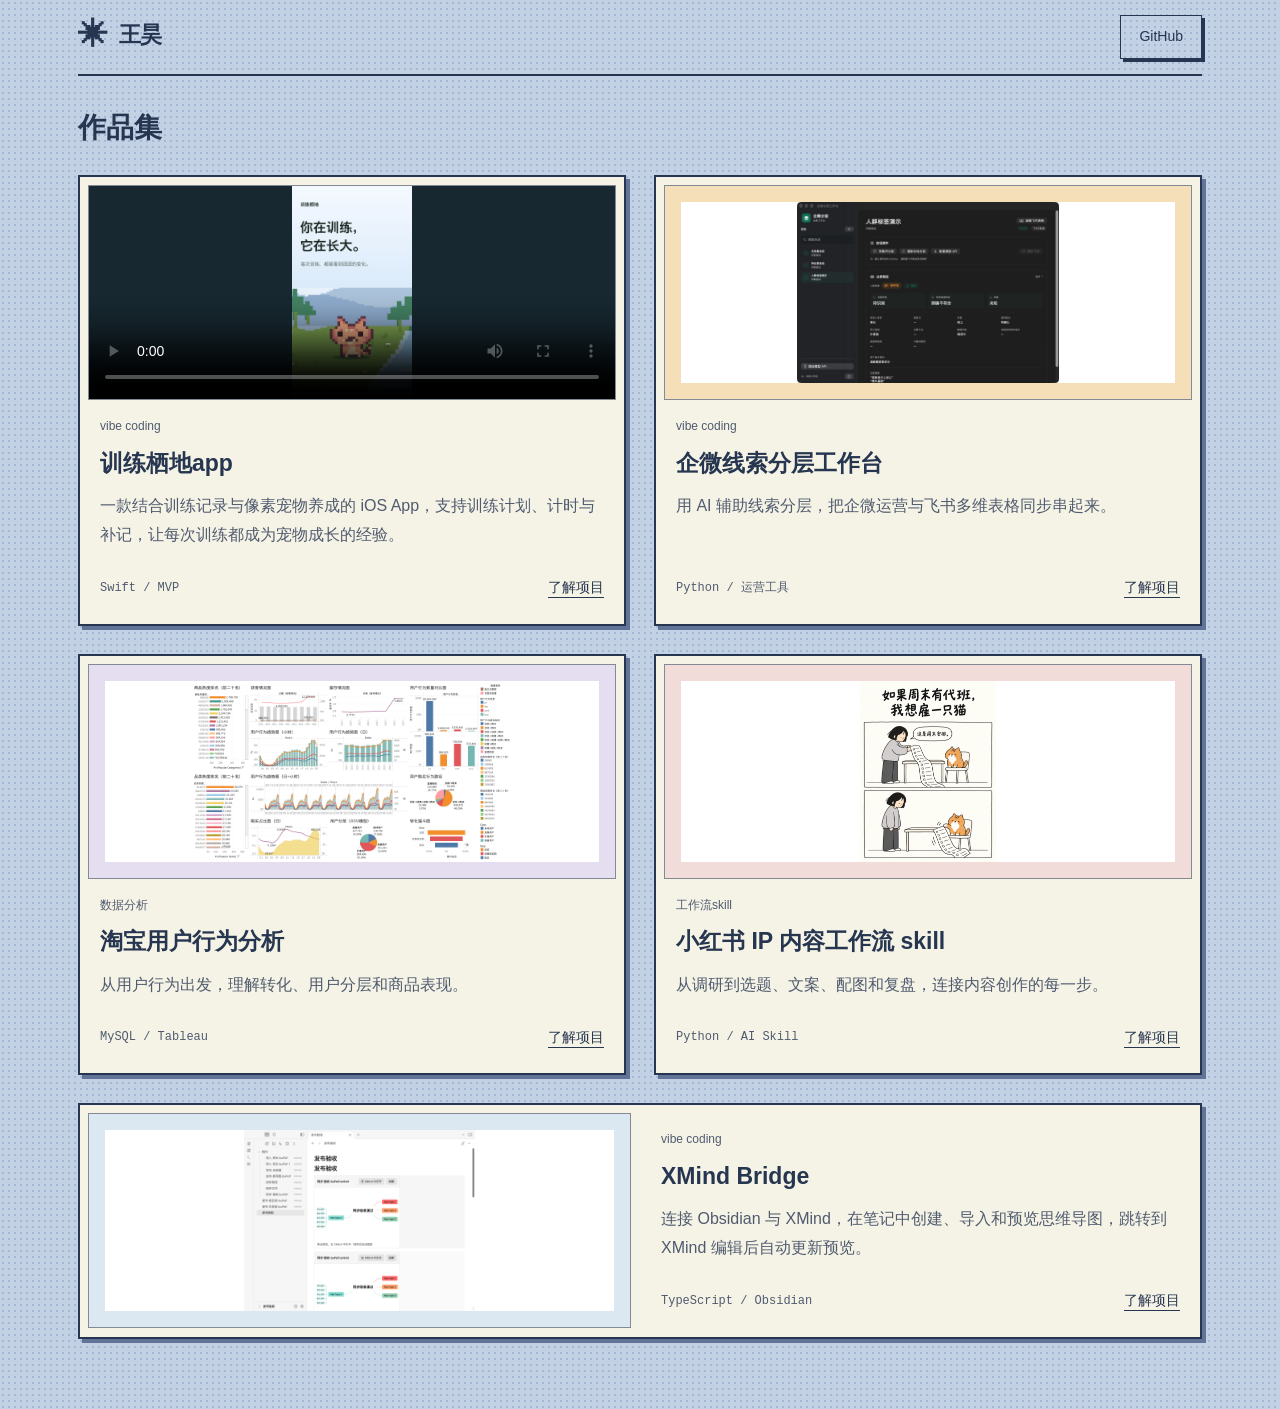
==== site/index.html @ 058ba661 "Label training app technology as Swift" ====
<!doctype html>
<!--
  用户选定 B 复古桌面，后续精简为直接浏览作品集。
  近距离电脑及手机阅读，正文至少 16px。五项作品为内容核心。
  私有项目采用用户已展示的仓库简介。
-->
<html lang="zh-CN">
<head>
  <meta charset="utf-8">
  <meta name="viewport" content="width=device-width, initial-scale=1">
  <meta name="description" content="王昊的个人作品集，记录产品、数据与 AI 领域的项目和创作。">
  <meta name="theme-color" content="#c3d1e5">
  <title>王昊 的个人作品集</title>
  <style>:root {
  --desktop: #c3d1e5;
  --dot: #a5b8d3;
  --paper: #f5f3e5;
  --ink: #263550;
  --muted: #505b70;
  --line: #8797b0;
  --shadow: #617396;
  --reading-size: 16px;
}
* { box-sizing: border-box; }
html { scroll-behavior: smooth; scroll-padding-top: 24px; }
body {
  margin: 0;
  color: var(--ink);
  background-color: var(--desktop);
  background-image: radial-gradient(var(--dot) 1px, transparent 1px);
  background-size: 6px 6px;
  font: var(--reading-size)/1.8 'PingFang SC', 'Microsoft YaHei', sans-serif;
}
body:has(dialog[open]) { overflow: hidden; }
a { color: inherit; text-decoration: none; }
button, select, input { font: inherit; color: inherit; }
button, a, select { -webkit-tap-highlight-color: transparent; touch-action: manipulation; }
button { cursor: pointer; border-radius: 0; }
button:disabled { cursor: default; }
a:focus-visible, button:focus-visible, select:focus-visible, input:focus-visible { outline: 3px solid #9d3527; outline-offset: 5px; }
a:hover { text-underline-offset: 5px; }
[hidden] { display: none !important; }
h1, h2, h3, p, figure { margin: 0; }
h1 { font-size: 28px; line-height: 1.4; }
h2 { font-size: 28px; line-height: 1.4; }
h3 { font-size: 23px; line-height: 1.45; }
.desktop { max-width: 1200px; margin: auto; padding: 0 38px; }
.topbar { min-height: 76px; display: flex; justify-content: space-between; align-items: center; gap: 20px; border-bottom: 2px solid var(--ink); }
.brand { display: flex; align-items: center; gap: 12px; font: 700 22px/1.4 'Courier New', monospace; letter-spacing: -1px; }
.pixel-mark { font-size: 30px; }
nav { display: flex; align-items: center; gap: 30px; font-size: 14px; }
nav a { display: inline-flex; align-items: center; min-height: 44px; }
nav a:hover { text-decoration: underline; }
.github { border: 1px solid var(--ink); padding: 4px 18px; box-shadow: 3px 3px 0 var(--ink); }
.titlebar { min-height: 34px; padding: 3px 12px; display: flex; justify-content: space-between; align-items: center; gap: 15px; background: var(--ink); color: #fff; font: 14px/1.8 'Courier New', monospace; }
.button { display: inline-flex; justify-content: center; align-items: center; min-height: 48px; width: fit-content; padding: 8px 20px; border: 2px solid var(--ink); background: var(--ink); color: #fff; box-shadow: 3px 3px 0 #a5b7e5; font-size: 16px; font-weight: 600; }
.button:hover { transform: translate(-1px, -1px); box-shadow: 4px 4px 0 #a5b7e5; }
canvas { display: block; image-rendering: pixelated; }
.section-head { padding: 32px 0 28px; }
.projects { display: grid; grid-template-columns: repeat(2, minmax(0, 1fr)); gap: 28px; padding-bottom: 70px; }
.project { min-width: 0; padding: 8px; background: var(--paper); border: 2px solid var(--ink); box-shadow: 4px 4px 0 var(--shadow); display: flex; flex-direction: column; }
.project-image { position: relative; width: 100%; height: 215px; display: block; padding: 16px; border: 1px solid #828a96; background: var(--tone, #dce8f1); overflow: hidden; }
.project-image:hover canvas { transform: translateY(-3px); }
.project-image canvas, .project-image img { width: 100%; height: 100%; object-fit: contain; }
.project-image img { background: #fff; }
.video-preview { padding: 0; background: #172831; }
.project-image video, .detail-image video { display: block; width: 100%; height: 100%; object-fit: contain; background: #172831; }
.concept { position: absolute; left: 10px; bottom: 10px; padding: 0 7px; font-size: 12px; color: #303c36; background: #fffffff0; }
.project-copy { flex: 1; display: flex; flex-direction: column; padding: 16px 12px 6px; }
.meta { display: flex; flex-wrap: wrap; gap: 12px; font-size: 12px; color: var(--muted); margin-bottom: 9px; }
.summary { color: var(--muted); margin: 12px 0 16px; }
.project-foot { display: flex; align-items: center; justify-content: space-between; gap: 15px; margin-top: auto; flex-wrap: wrap; }
.technology { color: var(--muted); font: 12px/1.7 'Courier New', monospace; }
.text-link { display: inline-flex; align-items: center; min-height: 44px; font-size: 14px; text-decoration: underline; text-underline-offset: 5px; }
.project:last-child:nth-child(odd) { grid-column: 1 / -1; display: grid; grid-template-columns: 1fr 1fr; gap: 18px; }
dialog { padding: 0; border: 2px solid var(--ink); background: var(--paper); color: var(--ink); box-shadow: 7px 7px 0 var(--shadow); width: min(720px, calc(100% - 40px)); max-height: calc(100dvh - 48px); overflow: auto; }
dialog::backdrop { background: #18243899; }
dialog .titlebar { position: sticky; top: 0; z-index: 2; }
.close { width: 44px; height: 44px; padding: 0; border: 0; color: #fff; background: transparent; font-size: 26px; line-height: 1; }
.close:hover { background: #ffffff22; }
.dialog-content { padding: 26px; }
.dialog-meta { font-size: 13px; color: var(--muted); margin-bottom: 12px; }
.dialog-content h2 { margin-bottom: 22px; }
.detail-image { height: 220px; background: #e2e8ec; padding: 16px; margin-bottom: 24px; }
.detail-image canvas, .detail-image img { width: 100%; height: 100%; object-fit: contain; }
.detail-image.has-cover { height: 320px; margin-bottom: 4px; background: #fff; }
.original-image { margin-bottom: 20px; }
.dialog-body { white-space: pre-line; margin-bottom: 24px; }
.private-note { border: 1px solid var(--line); padding: 14px; font-size: 14px; }
.skip-link { position: fixed; left: 16px; top: -100px; z-index: 10; background: var(--paper); padding: 12px; border: 2px solid var(--ink); }
.skip-link:focus { top: 12px; }
.noscript-note { padding-bottom: 30px; }
@media (max-width: 1100px) {
  .desktop { padding: 0 28px; }
}
@media (max-width: 760px) {
  .desktop { padding: 0 22px; }
  .topbar { min-height: 90px; gap: 12px; flex-wrap: wrap; padding: 16px 0; }
  .brand { font-size: 20px; gap: 8px; }
  .pixel-mark { font-size: 24px; }
  nav { gap: 15px; font-size: 13px; }
  .github { padding: 3px 9px; box-shadow: none; }
  .titlebar { font-size: 12px; padding: 5px 10px; }
  h2 { font-size: 27px; }
  h3 { font-size: 23px; }
  .section-head { display: block; padding: 20px 0 25px; }
  .projects { grid-template-columns: 1fr; padding-bottom: 50px; }
  .project:last-child:nth-child(odd) { display: flex; grid-column: auto; gap: 0; }
  .project-image { height: 225px; }
  .project-copy { padding: 16px 12px 8px; }
  .dialog-content { padding: 22px; }
  .detail-image { height: 180px; }
  .detail-image.has-cover { height: 210px; }
}
@media (prefers-reduced-motion: reduce) {
  html { scroll-behavior: auto; }
  *, *::before, *::after { animation: none !important; transition: none !important; }
}
</style>
</head>
<body>
  <a class="skip-link" href="#works">跳到作品集</a>
  <div class="desktop">
    <header class="topbar">
      <a class="brand" href="#top"><span class="pixel-mark" aria-hidden="true">✳</span>王昊</a>
      <nav aria-label="主导航">
        <a class="github" href="https://github.com/WonderHow1" target="_blank" rel="noopener noreferrer">GitHub</a>
      </nav>
    </header>
    <main id="top">
      <section id="works" aria-labelledby="works-title">
        <div class="section-head">
          <h1 id="works-title">作品集</h1>
        </div>
        <div class="projects">
          <article class="project" style="--tone:#e8edbc">
            <div class="project-image video-preview"><video controls playsinline preload="metadata" poster="media/training-habitat-cover.jpg" src="media/training-habitat-intro.mp4" aria-label="训练栖地app产品介绍视频">你的浏览器无法播放此视频。<a href="media/training-habitat-intro.mp4">打开视频</a></video></div>
            <div class="project-copy">
              <p class="meta"><span>vibe coding</span></p>
              <h3>训练栖地app</h3>
              <p class="summary">一款结合训练记录与像素宠物养成的 iOS App，支持训练计划、计时与补记，让每次训练都成为宠物成长的经验。</p>
              <div class="project-foot"><span class="technology">Swift / MVP</span><a class="text-link" href="#project-training">了解项目</a></div>
            </div>
          </article>

          <article class="project" style="--tone:#f4dfb8">
            <a class="project-image" href="#project-wecom" aria-label="查看企微线索分层工作台"><img src="media/wecom-workbench.png" alt="企微分层工作台，合成测试会话的人群标签与分层预览" loading="lazy" width="480" height="320"></a>
            <div class="project-copy">
              <p class="meta"><span>vibe coding</span></p>
              <h3>企微线索分层工作台</h3>
              <p class="summary">用 AI 辅助线索分层，把企微运营与飞书多维表格同步串起来。</p>
              <div class="project-foot"><span class="technology">Python / 运营工具</span><a class="text-link" href="#project-wecom">了解项目</a></div>
            </div>
          </article>

          <article class="project" style="--tone:#e5ddf0">
            <a class="project-image" href="#project-taobao" aria-label="查看淘宝用户行为分析"><img src="media/taobao-overview.png" alt="淘宝用户行为分析项目截图" loading="lazy" width="480" height="320"></a>
            <div class="project-copy">
              <p class="meta"><span>数据分析</span></p>
              <h3>淘宝用户行为分析</h3>
              <p class="summary">从用户行为出发，理解转化、用户分层和商品表现。</p>
              <div class="project-foot"><span class="technology">MySQL / Tableau</span><a class="text-link" href="#project-taobao">了解项目</a></div>
            </div>
          </article>

          <article class="project" style="--tone:#f2dcd9">
            <a class="project-image" href="#project-content" aria-label="查看小红书 IP 内容工作流 skill"><img src="media/content-workflow-reference.png" alt="内容工作流仓库中的角色漫画参考图" loading="lazy" width="480" height="320"></a>
            <div class="project-copy">
              <p class="meta"><span>工作流skill</span></p>
              <h3>小红书 IP 内容工作流 skill</h3>
              <p class="summary">从调研到选题、文案、配图和复盘，连接内容创作的每一步。</p>
              <div class="project-foot"><span class="technology">Python / AI Skill</span><a class="text-link" href="#project-content">了解项目</a></div>
            </div>
          </article>

          <article class="project" style="--tone:#dce8f1">
            <a class="project-image" href="#project-xmind" aria-label="查看XMind Bridge"><img src="media/xmind-bridge.png" alt="Obsidian 中通过 XMind Bridge 嵌入并同步更新思维导图" loading="lazy" width="480" height="320"></a>
            <div class="project-copy">
              <p class="meta"><span>vibe coding</span></p>
              <h3>XMind Bridge</h3>
              <p class="summary">连接 Obsidian 与 XMind，在笔记中创建、导入和预览思维导图，跳转到 XMind 编辑后自动更新预览。</p>
              <div class="project-foot"><span class="technology">TypeScript / Obsidian</span><a class="text-link" href="#project-xmind">了解项目</a></div>
            </div>
          </article></div>
        <noscript><p class="noscript-note">项目介绍可直接阅读。启用 JavaScript 后可查看完整详情。</p></noscript>
      </section>
    </main>
  </div>
  <dialog id="project-dialog" aria-labelledby="project-title">
    <div class="titlebar"><span>项目详情</span><button class="close" aria-label="关闭项目详情">×</button></div>
    <div class="dialog-content">
      <p class="dialog-meta"></p><h2 id="project-title"></h2>
      <div class="detail-image"></div>
      <a class="original-image text-link" target="_blank" rel="noopener noreferrer" hidden>查看原尺寸图片</a>
      <p class="dialog-body"></p>
      <p class="private-note" hidden>此项目仓库为私有，这里展示项目简介。</p>
      <a class="button repo-link" target="_blank" rel="noopener noreferrer">查看 GitHub 仓库</a>
    </div>
  </dialog>
  <script id="portfolio-data" type="application/json">[{"id":"training","name":"训练栖地app","repo":"training-habitat","kind":"vibe coding","tech":"Swift / MVP","private":false,"summary":"一款结合训练记录与像素宠物养成的 iOS App，支持训练计划、计时与补记，让每次训练都成为宠物成长的经验。","detail":"训练栖地是一款结合训练记录与像素宠物养成的 iOS App。用户可以制定训练计划、计时记录和补记训练，通过累计训练时长获得经验，陪伴宠物逐步成长。项目包含需求设计、交互原型、iOS MVP 与产品介绍视频。","scene":"phone","tone":"#e8edbc","published":true,"cover":"media/training-habitat-cover.jpg","video":"media/training-habitat-intro.mp4","coverAlt":"训练栖地app产品介绍视频封面"},{"id":"wecom","name":"企微线索分层工作台","repo":"wecom-segmentation-workbench","kind":"vibe coding","tech":"Python / 运营工具","private":false,"summary":"用 AI 辅助线索分层，把企微运营与飞书多维表格同步串起来。","detail":"面向高途用户运营的 AI 提效项目，用于企微线索分层和飞书多维表格同步。","scene":"flow","tone":"#f4dfb8","published":true,"cover":"media/wecom-workbench.png","coverAlt":"企微分层工作台，合成测试会话的人群标签与分层预览"},{"id":"taobao","name":"淘宝用户行为分析","repo":"taobao-user-behavior-analysis","kind":"数据分析","tech":"MySQL / Tableau","summary":"从用户行为出发，理解转化、用户分层和商品表现。","detail":"使用 MySQL 与 Tableau 分析约一亿条用户行为记录，围绕转化漏斗、RF 用户分层和商品表现展开。数据来源、口径及完整分析见项目仓库。","scene":"chart","tone":"#e5ddf0","published":true,"cover":"media/taobao-overview.png","private":false},{"id":"content","name":"小红书 IP 内容工作流 skill","repo":"xiaohongshu-ip-content-workflow","kind":"工作流skill","tech":"Python / AI Skill","summary":"从调研到选题、文案、配图和复盘，连接内容创作的每一步。","detail":"基于真实调研的内容创作 Skill，串联选题策划、文案创作、多形式配图与复盘，让账号人设与视觉风格持续统一。","scene":"content","tone":"#f2dcd9","published":true,"cover":"media/content-workflow-reference.png","private":false,"coverAlt":"内容工作流仓库中的角色漫画参考图"},{"id":"xmind","name":"XMind Bridge","repo":"xmind-bridge","kind":"vibe coding","tech":"TypeScript / Obsidian","summary":"连接 Obsidian 与 XMind，在笔记中创建、导入和预览思维导图，跳转到 XMind 编辑后自动更新预览。","detail":"在 Obsidian 中创建、导入和预览本地 XMind 导图，也可以打开到 XMind 编辑。预览使用文件内嵌的 PNG，可离线使用。","scene":"map","tone":"#dce8f1","published":true,"cover":"media/xmind-bridge.png","private":false,"coverAlt":"Obsidian 中通过 XMind Bridge 嵌入并同步更新思维导图"}]</script>
  <script>function rect(ctx,x,y,w,h,c){ctx.fillStyle=c;
ctx.fillRect(x,y,w,h)}
function tree(c,x,y){rect(c,x+5,y+10,3,11,'#745644');
rect(c,x,y+5,14,9,'#58864d');
rect(c,x+3,y,8,18,'#58864d');
rect(c,x+3,y+4,5,7,'#7ba65e')}
function scene(canvas,type){const c=canvas.getContext('2d');
canvas.width=240;
canvas.height=160;
c.imageSmoothingEnabled=false;

// Conceptual product previews, not actual product screenshots.
if(type==='phone'){rect(c,90,8,63,140,'#284435');
rect(c,94,12,55,132,'#fcfcf2');
rect(c,110,16,22,4,'#284435');
rect(c,102,33,35,4,'#3c5d44');
rect(c,102,43,24,3,'#9ea993');
rect(c,101,56,41,34,'#d8e4b5');
for(let i=0;
i<5;
i++)rect(c,106+i*6,79-i*4,4,8+i*4,'#5c7c4e');
rect(c,102,100,36,4,'#7d906b');
rect(c,102,111,26,3,'#b0bba0');
rect(c,102,126,36,8,'#476b4f');
tree(c,47,101);
tree(c,180,112)}
if(type==='map'){rect(c,19,24,202,115,'#f7fafb');
rect(c,19,24,202,12,'#334d67');
rect(c,28,44,32,88,'#e2e8ea');
rect(c,78,79,50,19,'#c0d9bd');
rect(c,151,54,48,16,'#cbdeed');
rect(c,151,105,48,16,'#e4d2e7');
rect(c,127,87,12,2,'#7b93a0');
rect(c,138,62,2,52,'#7b93a0');
rect(c,139,62,12,2,'#7b93a0');
rect(c,139,112,12,2,'#7b93a0');
for(let i=0;
i<6;
i++)rect(c,32,51+i*11,22-(i%2)*7,2,'#8799a5')}
if(type==='flow'){const colors=['#e8bf77','#adc2d0','#b5ca9e'];
for(let i=0;
i<3;
i++){let x=17+i*74;
rect(c,x,37,59,85,'#fff8e8');
rect(c,x+6,44,47,6,colors[i]);
for(let j=0;
j<3;
j++){rect(c,x+6,61+j*17,47,12,colors[i]);
rect(c,x+11,65+j*17,26,2,'#5b6054')}}}
if(type==='chart'){rect(c,14,22,211,118,'#fffdf8');
rect(c,14,22,211,12,'#5b5770');
for(let i=0;
i<7;
i++){let h=[18,29,24,43,33,55,68][i];
rect(c,30+i*14,120-h,8,h,i%2?'#a798bb':'#6e819d')}rect(c,141,47,68,3,'#b6adc6');
for(let i=0;
i<4;
i++)rect(c,143+i*5,60+i*16,62-i*10,10,['#7f8baa','#a19aba','#b8adca','#d6c8df'][i])}
if(type==='content'){for(let i=0;
i<3;
i++){let x=21+i*67;
rect(c,x,29+i*5,59,99,'#fff8f3');
rect(c,x+5,35+i*5,49,10,['#b8685d','#9a887e','#648879'][i]);
rect(c,x+8,54+i*5,43,36,['#e2b8ac','#e0d4bb','#c0d5bf'][i]);
for(let j=0;
j<3;
j++)rect(c,x+8,99+i*5+j*6,38-j*7,2,'#a38a81')}}
}

const projects = JSON.parse(document.querySelector('#portfolio-data').textContent);
const projectDialog = document.querySelector('#project-dialog');

document.querySelectorAll('canvas[data-scene]').forEach((canvas) => scene(canvas, canvas.dataset.scene));

function displayProject() {
  const id = location.hash.replace(/^#project-/, '');
  const project = projects.find((item) => item.id === id);
  if (!location.hash.startsWith('#project-') || !project) {
    if (projectDialog.open) projectDialog.close();
    return;
  }
  projectDialog.querySelector('#project-title').textContent = project.name;
  projectDialog.querySelector('.dialog-meta').textContent = `${project.kind} / ${project.tech}`;
  projectDialog.querySelector('.dialog-body').textContent = project.detail;
  const imageContainer = projectDialog.querySelector('.detail-image');
  const originalImage = projectDialog.querySelector('.original-image');
  originalImage.hidden = !project.cover || Boolean(project.video);
  imageContainer.classList.toggle('has-cover', Boolean(project.cover));
  imageContainer.querySelectorAll('video').forEach((video) => video.pause());
  imageContainer.replaceChildren();
  if (project.video) {
    originalImage.removeAttribute('href');
    const video = document.createElement('video');
    video.controls = true;
    video.playsInline = true;
    video.preload = 'metadata';
    video.src = project.video;
    video.poster = project.cover || '';
    video.setAttribute('aria-label', `${project.name}产品介绍视频`);
    imageContainer.append(video);
  } else if (project.cover) {
    const image = document.createElement('img');
    image.src = project.cover;
    image.alt = project.coverAlt || `${project.name}项目截图`;
    imageContainer.append(image);
    originalImage.href = project.cover;
  } else {
    originalImage.removeAttribute('href');
    const canvas = document.createElement('canvas');
    canvas.setAttribute('aria-label', `${project.name}概念示意`);
    imageContainer.append(canvas);
    scene(canvas, project.scene || 'map');
  }
  const repositoryLink = projectDialog.querySelector('.repo-link');
  const publicUrl = project.url || (project.repo ? `https://github.com/WonderHow1/${project.repo}` : '');
  repositoryLink.hidden = Boolean(project.private) || !publicUrl;
  if (!repositoryLink.hidden) repositoryLink.href = publicUrl;
  else repositoryLink.removeAttribute('href');
  projectDialog.querySelector('.private-note').hidden = !project.private;
  if (!projectDialog.open) projectDialog.showModal();
}

window.addEventListener('hashchange', displayProject);
document.addEventListener('play', (event) => {
  if (!(event.target instanceof HTMLVideoElement)) return;
  document.querySelectorAll('video').forEach((video) => {
    if (video !== event.target) video.pause();
  });
}, true);
projectDialog.addEventListener('close', () => {
  projectDialog.querySelectorAll('video').forEach((video) => video.pause());
});
function closeDialog(dialog) {
  if (dialog === projectDialog && location.hash.startsWith('#project-')) {
    history.replaceState(null, '', `${location.pathname}${location.search}#works`);
  }
  dialog.close();
}
document.querySelectorAll('dialog').forEach((dialog) => {
  dialog.querySelector('.close').addEventListener('click', () => closeDialog(dialog));
  dialog.addEventListener('cancel', (event) => {
    event.preventDefault();
    closeDialog(dialog);
  });
  dialog.addEventListener('click', (event) => {
    if (event.target !== dialog) return;
    const bounds = dialog.getBoundingClientRect();
    if (event.clientX < bounds.left || event.clientX > bounds.right || event.clientY < bounds.top || event.clientY > bounds.bottom) closeDialog(dialog);
  });
});

displayProject();
</script>
</body>
</html>
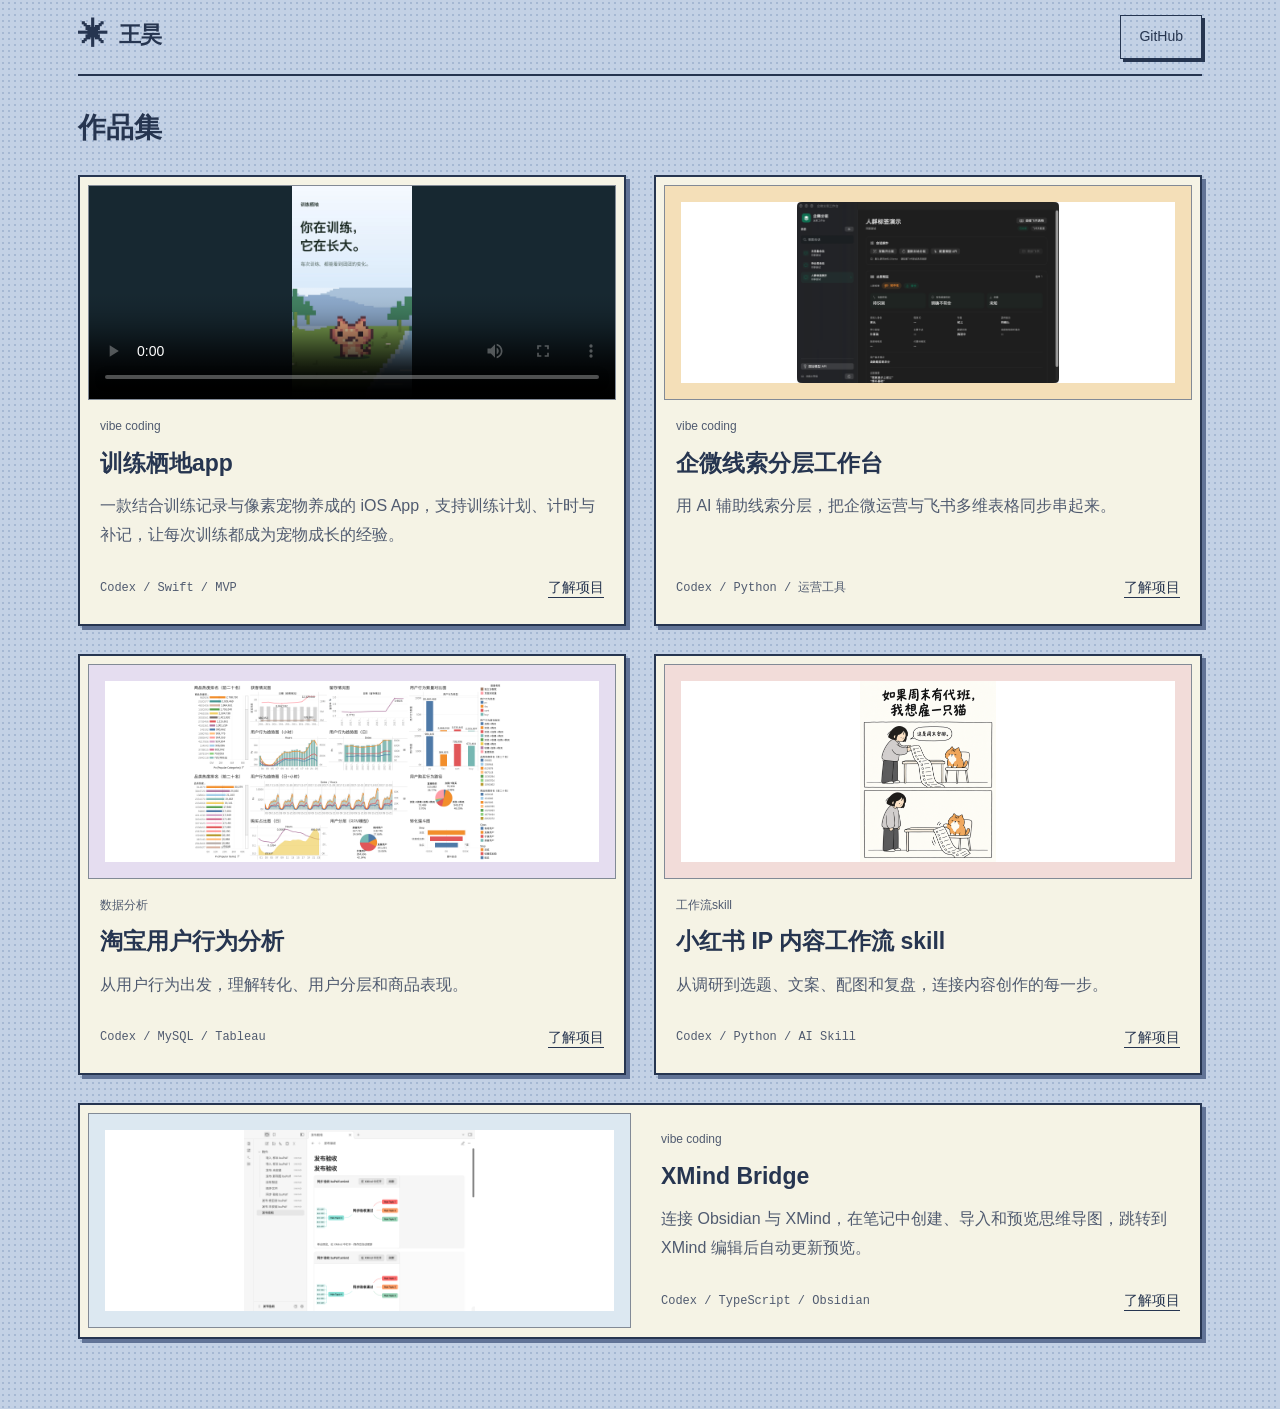
==== commit 92e91f70: "Highlight Codex across project design and development" ====
--- a/site/index.html
+++ b/site/index.html
@@ -86,6 +86,10 @@
 .detail-image.has-cover { height: 320px; margin-bottom: 4px; background: #fff; }
 .original-image { margin-bottom: 20px; }
 .dialog-body { white-space: pre-line; margin-bottom: 24px; }
+.experience-section + .experience-section { margin-top: 24px; }
+.experience-section h3 { font-size: 18px; margin-bottom: 10px; }
+.experience-section ul { margin: 0; padding-left: 22px; }
+.experience-section li + li { margin-top: 10px; }
 .private-note { border: 1px solid var(--line); padding: 14px; font-size: 14px; }
 .skip-link { position: fixed; left: 16px; top: -100px; z-index: 10; background: var(--paper); padding: 12px; border: 2px solid var(--ink); }
 .skip-link:focus { top: 12px; }
@@ -139,7 +143,7 @@
               <p class="meta"><span>vibe coding</span></p>
               <h3>训练栖地app</h3>
               <p class="summary">一款结合训练记录与像素宠物养成的 iOS App，支持训练计划、计时与补记，让每次训练都成为宠物成长的经验。</p>
-              <div class="project-foot"><span class="technology">Swift / MVP</span><a class="text-link" href="#project-training">了解项目</a></div>
+              <div class="project-foot"><span class="technology">Codex / Swift / MVP</span><a class="text-link" href="#project-training">了解项目</a></div>
             </div>
           </article>
 
@@ -149,7 +153,7 @@
               <p class="meta"><span>vibe coding</span></p>
               <h3>企微线索分层工作台</h3>
               <p class="summary">用 AI 辅助线索分层，把企微运营与飞书多维表格同步串起来。</p>
-              <div class="project-foot"><span class="technology">Python / 运营工具</span><a class="text-link" href="#project-wecom">了解项目</a></div>
+              <div class="project-foot"><span class="technology">Codex / Python / 运营工具</span><a class="text-link" href="#project-wecom">了解项目</a></div>
             </div>
           </article>
 
@@ -159,7 +163,7 @@
               <p class="meta"><span>数据分析</span></p>
               <h3>淘宝用户行为分析</h3>
               <p class="summary">从用户行为出发，理解转化、用户分层和商品表现。</p>
-              <div class="project-foot"><span class="technology">MySQL / Tableau</span><a class="text-link" href="#project-taobao">了解项目</a></div>
+              <div class="project-foot"><span class="technology">Codex / MySQL / Tableau</span><a class="text-link" href="#project-taobao">了解项目</a></div>
             </div>
           </article>
 
@@ -169,7 +173,7 @@
               <p class="meta"><span>工作流skill</span></p>
               <h3>小红书 IP 内容工作流 skill</h3>
               <p class="summary">从调研到选题、文案、配图和复盘，连接内容创作的每一步。</p>
-              <div class="project-foot"><span class="technology">Python / AI Skill</span><a class="text-link" href="#project-content">了解项目</a></div>
+              <div class="project-foot"><span class="technology">Codex / Python / AI Skill</span><a class="text-link" href="#project-content">了解项目</a></div>
             </div>
           </article>
 
@@ -179,7 +183,7 @@
               <p class="meta"><span>vibe coding</span></p>
               <h3>XMind Bridge</h3>
               <p class="summary">连接 Obsidian 与 XMind，在笔记中创建、导入和预览思维导图，跳转到 XMind 编辑后自动更新预览。</p>
-              <div class="project-foot"><span class="technology">TypeScript / Obsidian</span><a class="text-link" href="#project-xmind">了解项目</a></div>
+              <div class="project-foot"><span class="technology">Codex / TypeScript / Obsidian</span><a class="text-link" href="#project-xmind">了解项目</a></div>
             </div>
           </article></div>
         <noscript><p class="noscript-note">项目介绍可直接阅读。启用 JavaScript 后可查看完整详情。</p></noscript>
@@ -192,12 +196,12 @@
       <p class="dialog-meta"></p><h2 id="project-title"></h2>
       <div class="detail-image"></div>
       <a class="original-image text-link" target="_blank" rel="noopener noreferrer" hidden>查看原尺寸图片</a>
-      <p class="dialog-body"></p>
+      <div class="dialog-body"></div>
       <p class="private-note" hidden>此项目仓库为私有，这里展示项目简介。</p>
       <a class="button repo-link" target="_blank" rel="noopener noreferrer">查看 GitHub 仓库</a>
     </div>
   </dialog>
-  <script id="portfolio-data" type="application/json">[{"id":"training","name":"训练栖地app","repo":"training-habitat","kind":"vibe coding","tech":"Swift / MVP","private":false,"summary":"一款结合训练记录与像素宠物养成的 iOS App，支持训练计划、计时与补记，让每次训练都成为宠物成长的经验。","detail":"训练栖地是一款结合训练记录与像素宠物养成的 iOS App。用户可以制定训练计划、计时记录和补记训练，通过累计训练时长获得经验，陪伴宠物逐步成长。项目包含需求设计、交互原型、iOS MVP 与产品介绍视频。","scene":"phone","tone":"#e8edbc","published":true,"cover":"media/training-habitat-cover.jpg","video":"media/training-habitat-intro.mp4","coverAlt":"训练栖地app产品介绍视频封面"},{"id":"wecom","name":"企微线索分层工作台","repo":"wecom-segmentation-workbench","kind":"vibe coding","tech":"Python / 运营工具","private":false,"summary":"用 AI 辅助线索分层，把企微运营与飞书多维表格同步串起来。","detail":"面向高途用户运营的 AI 提效项目，用于企微线索分层和飞书多维表格同步。","scene":"flow","tone":"#f4dfb8","published":true,"cover":"media/wecom-workbench.png","coverAlt":"企微分层工作台，合成测试会话的人群标签与分层预览"},{"id":"taobao","name":"淘宝用户行为分析","repo":"taobao-user-behavior-analysis","kind":"数据分析","tech":"MySQL / Tableau","summary":"从用户行为出发，理解转化、用户分层和商品表现。","detail":"使用 MySQL 与 Tableau 分析约一亿条用户行为记录，围绕转化漏斗、RF 用户分层和商品表现展开。数据来源、口径及完整分析见项目仓库。","scene":"chart","tone":"#e5ddf0","published":true,"cover":"media/taobao-overview.png","private":false},{"id":"content","name":"小红书 IP 内容工作流 skill","repo":"xiaohongshu-ip-content-workflow","kind":"工作流skill","tech":"Python / AI Skill","summary":"从调研到选题、文案、配图和复盘，连接内容创作的每一步。","detail":"基于真实调研的内容创作 Skill，串联选题策划、文案创作、多形式配图与复盘，让账号人设与视觉风格持续统一。","scene":"content","tone":"#f2dcd9","published":true,"cover":"media/content-workflow-reference.png","private":false,"coverAlt":"内容工作流仓库中的角色漫画参考图"},{"id":"xmind","name":"XMind Bridge","repo":"xmind-bridge","kind":"vibe coding","tech":"TypeScript / Obsidian","summary":"连接 Obsidian 与 XMind，在笔记中创建、导入和预览思维导图，跳转到 XMind 编辑后自动更新预览。","detail":"在 Obsidian 中创建、导入和预览本地 XMind 导图，也可以打开到 XMind 编辑。预览使用文件内嵌的 PNG，可离线使用。","scene":"map","tone":"#dce8f1","published":true,"cover":"media/xmind-bridge.png","private":false,"coverAlt":"Obsidian 中通过 XMind Bridge 嵌入并同步更新思维导图"}]</script>
+  <script id="portfolio-data" type="application/json">[{"id":"training","name":"训练栖地app","repo":"training-habitat","kind":"vibe coding","tech":"Codex / Swift / MVP","private":false,"summary":"一款结合训练记录与像素宠物养成的 iOS App，支持训练计划、计时与补记，让每次训练都成为宠物成长的经验。","detail":"训练栖地是一款结合训练记录与像素宠物养成的 iOS App。用户可以制定训练计划、计时记录和补记训练，通过累计训练时长获得经验，陪伴宠物逐步成长。项目包含需求设计、交互原型、iOS MVP 与产品介绍视频。","scene":"phone","tone":"#e8edbc","published":true,"cover":"media/training-habitat-cover.jpg","video":"media/training-habitat-intro.mp4","coverAlt":"训练栖地app产品介绍视频封面","star":{"actions":["使用 Codex 完成需求梳理、交互原型与 iOS MVP 开发，打通训练计划、计时、补记和宠物养成流程。","基于 SwiftUI、SpriteKit 实现训练记录、经验累计、宠物成长与本机存储。"],"results":["交付需求文档、2 套交互原型、原生 MVP 和约 81 秒实机视频，覆盖 10 种宠物、5 种栖息地与三阶段成长。"]}},{"id":"wecom","name":"企微线索分层工作台","repo":"wecom-segmentation-workbench","kind":"vibe coding","tech":"Codex / Python / 运营工具","private":false,"summary":"用 AI 辅助线索分层，把企微运营与飞书多维表格同步串起来。","detail":"面向高途用户运营的 AI 提效项目，用于企微线索分层和飞书多维表格同步。","scene":"flow","tone":"#f4dfb8","published":true,"cover":"media/wecom-workbench.png","coverAlt":"企微分层工作台，合成测试会话的人群标签与分层预览","star":{"actions":["使用 Codex 完成工作台交互设计、macOS 原生界面与 Python 后台开发，接入企微会话采集、Ollama 和模型 API。","实现线索分层与证据摘要，打通飞书多维表格同步，完善增量采集、失败重试、重复同步和人工填写字段保护。"],"results":["完成采集、分层、核对、同步闭环。通过 6 条合成会话验证更新与去重，并补验真实企微窗口读取和两条消息处理。"]}},{"id":"taobao","name":"淘宝用户行为分析","repo":"taobao-user-behavior-analysis","kind":"数据分析","tech":"Codex / MySQL / Tableau","summary":"从用户行为出发，理解转化、用户分层和商品表现。","detail":"使用 MySQL 与 Tableau 分析约一亿条用户行为记录，围绕转化漏斗、RF 用户分层和商品表现展开。数据来源、口径及完整分析见项目仓库。","scene":"chart","tone":"#e5ddf0","published":true,"cover":"media/taobao-overview.png","private":false,"star":{"actions":["使用 Codex 辅助编写 SQL，以 MySQL 清洗分析约 1 亿条用户行为记录，完成留存、用户覆盖漏斗、R/F 分层与商品表现分析。","借助 Codex 梳理指标口径与看板结构，使用 Tableau 展示访问规模、浏览深度和行为时段，定位运营问题。"],"results":["交付 10 个主要 SQL 文件、12 个 Tableau 工作表和综合看板。发现 12 月 2 日 UV 增长 30.80%、人均浏览深度下降 3.01%，为评估流量质量提供依据。"]}},{"id":"content","name":"小红书 IP 内容工作流 skill","repo":"xiaohongshu-ip-content-workflow","kind":"工作流skill","tech":"Codex / Python / AI Skill","summary":"从调研到选题、文案、配图和复盘，连接内容创作的每一步。","detail":"基于真实调研的内容创作 Skill，串联选题策划、文案创作、多形式配图与复盘，让账号人设与视觉风格持续统一。","scene":"content","tone":"#f2dcd9","published":true,"cover":"media/content-workflow-reference.png","private":false,"coverAlt":"内容工作流仓库中的角色漫画参考图","star":{"actions":["使用 Codex 设计并开发小红书内容创作 Skill，串联调研、选题、文案、配图和复盘，复用账号设定并检查视觉一致性。","编写依赖自检与安装引导，建立账号档案、批次索引和制作记录，支持局部修复与跨聊天续跑。"],"results":["交付可安装的 Codex Skill、依赖检查脚本与账号模板，覆盖漫画、知识卡片、教程清单等图文形式，通过发布校验、结构检查与离线可移植性演练。"]}},{"id":"xmind","name":"XMind Bridge","repo":"xmind-bridge","kind":"vibe coding","tech":"Codex / TypeScript / Obsidian","summary":"连接 Obsidian 与 XMind，在笔记中创建、导入和预览思维导图，跳转到 XMind 编辑后自动更新预览。","detail":"在 Obsidian 中创建、导入和预览本地 XMind 导图，也可以打开到 XMind 编辑。预览使用文件内嵌的 PNG，可离线使用。","scene":"map","tone":"#dce8f1","published":true,"cover":"media/xmind-bridge.png","private":false,"coverAlt":"Obsidian 中通过 XMind Bridge 嵌入并同步更新思维导图","star":{"actions":["使用 Codex 完成插件设计与 TypeScript 开发，连接 Obsidian 和 XMind，实现导图新建、导入、预览和跳转编辑。","提取内嵌 PNG，结合文件监听与内存缓存实现保存后多处预览同步刷新，补充重复文件保护、重试和异常提示。"],"results":["交付 XMind Bridge 1.0 插件及安装包，在独立知识库中完成导入副本编辑、多处嵌入刷新和停用后文件保留等实机验收。"]}}]</script>
   <script>function rect(ctx,x,y,w,h,c){ctx.fillStyle=c;
 ctx.fillRect(x,y,w,h)}
 function tree(c,x,y){rect(c,x+5,y+10,3,11,'#745644');
@@ -272,6 +276,38 @@
 
 document.querySelectorAll('canvas[data-scene]').forEach((canvas) => scene(canvas, canvas.dataset.scene));
 
+function renderExperience(project) {
+  const body = projectDialog.querySelector('.dialog-body');
+  body.replaceChildren();
+  if (!project.star) {
+    body.textContent = project.detail;
+    return;
+  }
+  const sections = [
+    ['主要工作', project.star.actions],
+    ['项目成果', project.star.results],
+  ];
+  for (const [title, content] of sections) {
+    const section = document.createElement('section');
+    section.className = 'experience-section';
+    const heading = document.createElement('h3');
+    heading.textContent = title;
+    section.append(heading);
+    const text = document.createElement(Array.isArray(content) ? 'ul' : 'p');
+    if (Array.isArray(content)) {
+      for (const item of content) {
+        const point = document.createElement('li');
+        point.textContent = item;
+        text.append(point);
+      }
+    } else {
+      text.textContent = content;
+    }
+    section.append(text);
+    body.append(section);
+  }
+}
+
 function displayProject() {
   const id = location.hash.replace(/^#project-/, '');
   const project = projects.find((item) => item.id === id);
@@ -281,7 +317,7 @@
   }
   projectDialog.querySelector('#project-title').textContent = project.name;
   projectDialog.querySelector('.dialog-meta').textContent = `${project.kind} / ${project.tech}`;
-  projectDialog.querySelector('.dialog-body').textContent = project.detail;
+  renderExperience(project);
   const imageContainer = projectDialog.querySelector('.detail-image');
   const originalImage = projectDialog.querySelector('.original-image');
   originalImage.hidden = !project.cover || Boolean(project.video);
@@ -318,6 +354,7 @@
   else repositoryLink.removeAttribute('href');
   projectDialog.querySelector('.private-note').hidden = !project.private;
   if (!projectDialog.open) projectDialog.showModal();
+  projectDialog.scrollTop = 0;
 }
 
 window.addEventListener('hashchange', displayProject);
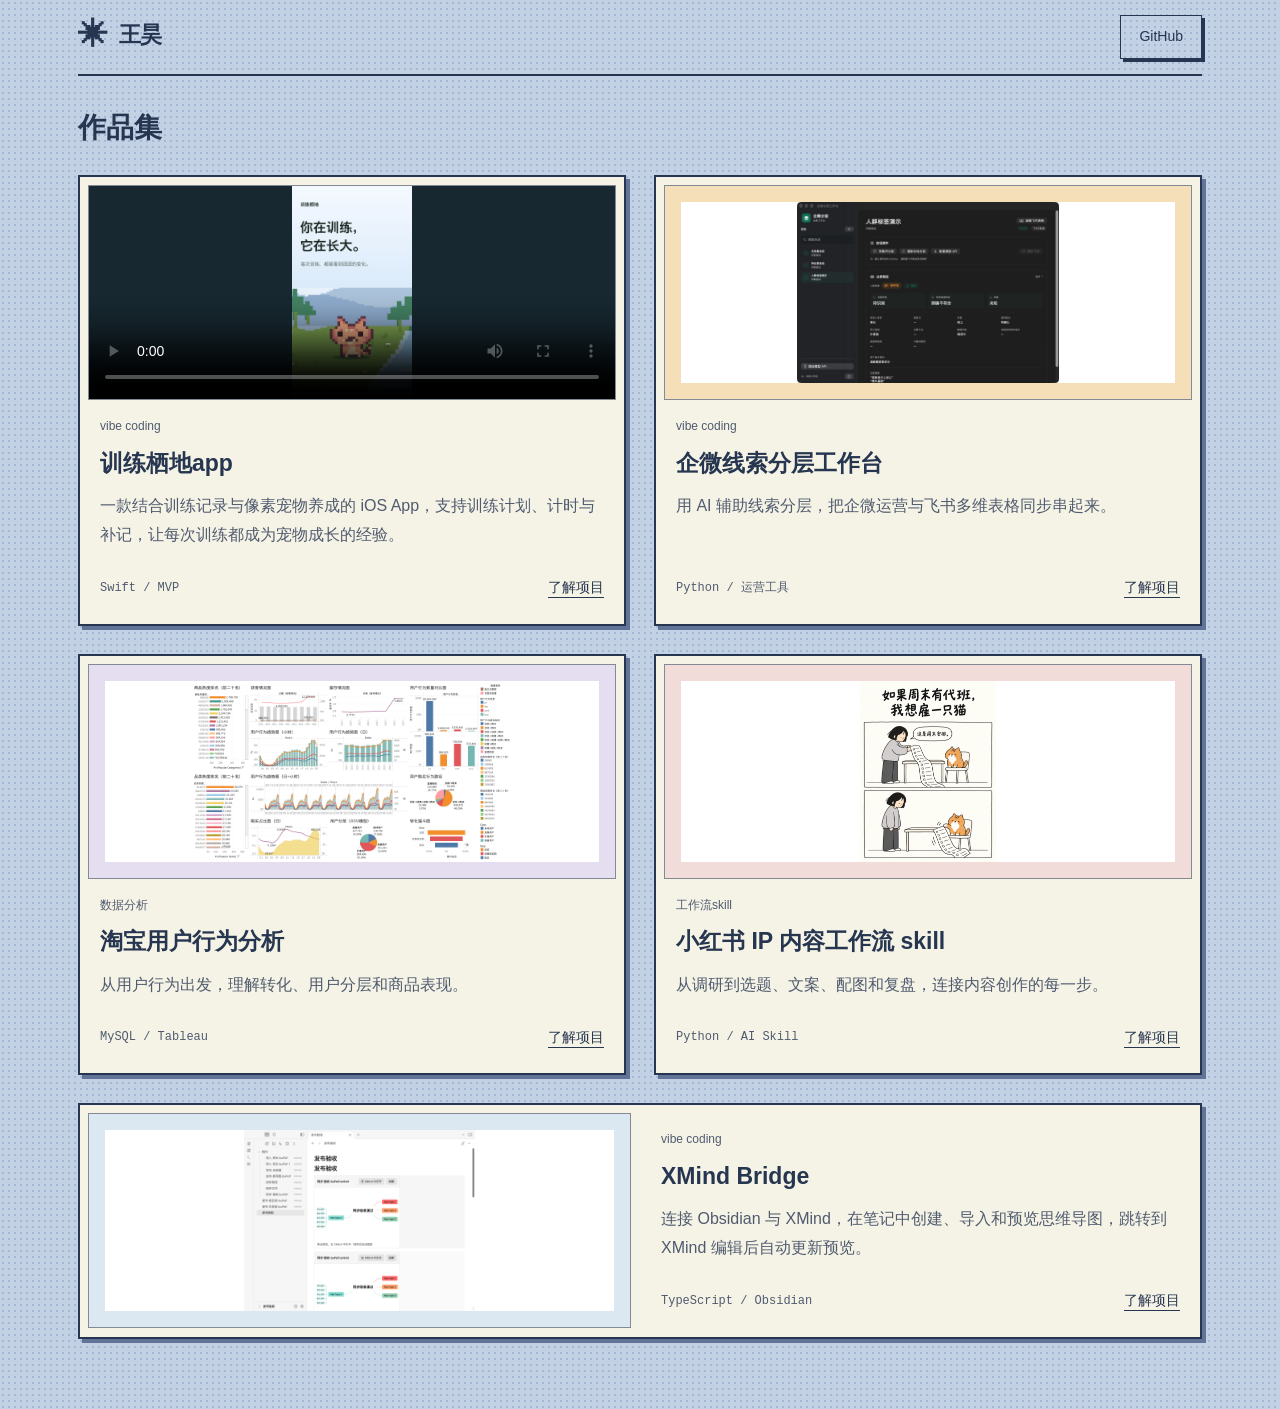
==== commit 9779b1a3: "Restore detailed project experience with plain headings" ====
--- a/site/index.html
+++ b/site/index.html
@@ -143,7 +143,7 @@
               <p class="meta"><span>vibe coding</span></p>
               <h3>训练栖地app</h3>
               <p class="summary">一款结合训练记录与像素宠物养成的 iOS App，支持训练计划、计时与补记，让每次训练都成为宠物成长的经验。</p>
-              <div class="project-foot"><span class="technology">Codex / Swift / MVP</span><a class="text-link" href="#project-training">了解项目</a></div>
+              <div class="project-foot"><span class="technology">Swift / MVP</span><a class="text-link" href="#project-training">了解项目</a></div>
             </div>
           </article>
 
@@ -153,7 +153,7 @@
               <p class="meta"><span>vibe coding</span></p>
               <h3>企微线索分层工作台</h3>
               <p class="summary">用 AI 辅助线索分层，把企微运营与飞书多维表格同步串起来。</p>
-              <div class="project-foot"><span class="technology">Codex / Python / 运营工具</span><a class="text-link" href="#project-wecom">了解项目</a></div>
+              <div class="project-foot"><span class="technology">Python / 运营工具</span><a class="text-link" href="#project-wecom">了解项目</a></div>
             </div>
           </article>
 
@@ -163,7 +163,7 @@
               <p class="meta"><span>数据分析</span></p>
               <h3>淘宝用户行为分析</h3>
               <p class="summary">从用户行为出发，理解转化、用户分层和商品表现。</p>
-              <div class="project-foot"><span class="technology">Codex / MySQL / Tableau</span><a class="text-link" href="#project-taobao">了解项目</a></div>
+              <div class="project-foot"><span class="technology">MySQL / Tableau</span><a class="text-link" href="#project-taobao">了解项目</a></div>
             </div>
           </article>
 
@@ -173,7 +173,7 @@
               <p class="meta"><span>工作流skill</span></p>
               <h3>小红书 IP 内容工作流 skill</h3>
               <p class="summary">从调研到选题、文案、配图和复盘，连接内容创作的每一步。</p>
-              <div class="project-foot"><span class="technology">Codex / Python / AI Skill</span><a class="text-link" href="#project-content">了解项目</a></div>
+              <div class="project-foot"><span class="technology">Python / AI Skill</span><a class="text-link" href="#project-content">了解项目</a></div>
             </div>
           </article>
 
@@ -183,7 +183,7 @@
               <p class="meta"><span>vibe coding</span></p>
               <h3>XMind Bridge</h3>
               <p class="summary">连接 Obsidian 与 XMind，在笔记中创建、导入和预览思维导图，跳转到 XMind 编辑后自动更新预览。</p>
-              <div class="project-foot"><span class="technology">Codex / TypeScript / Obsidian</span><a class="text-link" href="#project-xmind">了解项目</a></div>
+              <div class="project-foot"><span class="technology">TypeScript / Obsidian</span><a class="text-link" href="#project-xmind">了解项目</a></div>
             </div>
           </article></div>
         <noscript><p class="noscript-note">项目介绍可直接阅读。启用 JavaScript 后可查看完整详情。</p></noscript>
@@ -201,7 +201,7 @@
       <a class="button repo-link" target="_blank" rel="noopener noreferrer">查看 GitHub 仓库</a>
     </div>
   </dialog>
-  <script id="portfolio-data" type="application/json">[{"id":"training","name":"训练栖地app","repo":"training-habitat","kind":"vibe coding","tech":"Codex / Swift / MVP","private":false,"summary":"一款结合训练记录与像素宠物养成的 iOS App，支持训练计划、计时与补记，让每次训练都成为宠物成长的经验。","detail":"训练栖地是一款结合训练记录与像素宠物养成的 iOS App。用户可以制定训练计划、计时记录和补记训练，通过累计训练时长获得经验，陪伴宠物逐步成长。项目包含需求设计、交互原型、iOS MVP 与产品介绍视频。","scene":"phone","tone":"#e8edbc","published":true,"cover":"media/training-habitat-cover.jpg","video":"media/training-habitat-intro.mp4","coverAlt":"训练栖地app产品介绍视频封面","star":{"actions":["使用 Codex 完成需求梳理、交互原型与 iOS MVP 开发，打通训练计划、计时、补记和宠物养成流程。","基于 SwiftUI、SpriteKit 实现训练记录、经验累计、宠物成长与本机存储。"],"results":["交付需求文档、2 套交互原型、原生 MVP 和约 81 秒实机视频，覆盖 10 种宠物、5 种栖息地与三阶段成长。"]}},{"id":"wecom","name":"企微线索分层工作台","repo":"wecom-segmentation-workbench","kind":"vibe coding","tech":"Codex / Python / 运营工具","private":false,"summary":"用 AI 辅助线索分层，把企微运营与飞书多维表格同步串起来。","detail":"面向高途用户运营的 AI 提效项目，用于企微线索分层和飞书多维表格同步。","scene":"flow","tone":"#f4dfb8","published":true,"cover":"media/wecom-workbench.png","coverAlt":"企微分层工作台，合成测试会话的人群标签与分层预览","star":{"actions":["使用 Codex 完成工作台交互设计、macOS 原生界面与 Python 后台开发，接入企微会话采集、Ollama 和模型 API。","实现线索分层与证据摘要，打通飞书多维表格同步，完善增量采集、失败重试、重复同步和人工填写字段保护。"],"results":["完成采集、分层、核对、同步闭环。通过 6 条合成会话验证更新与去重，并补验真实企微窗口读取和两条消息处理。"]}},{"id":"taobao","name":"淘宝用户行为分析","repo":"taobao-user-behavior-analysis","kind":"数据分析","tech":"Codex / MySQL / Tableau","summary":"从用户行为出发，理解转化、用户分层和商品表现。","detail":"使用 MySQL 与 Tableau 分析约一亿条用户行为记录，围绕转化漏斗、RF 用户分层和商品表现展开。数据来源、口径及完整分析见项目仓库。","scene":"chart","tone":"#e5ddf0","published":true,"cover":"media/taobao-overview.png","private":false,"star":{"actions":["使用 Codex 辅助编写 SQL，以 MySQL 清洗分析约 1 亿条用户行为记录，完成留存、用户覆盖漏斗、R/F 分层与商品表现分析。","借助 Codex 梳理指标口径与看板结构，使用 Tableau 展示访问规模、浏览深度和行为时段，定位运营问题。"],"results":["交付 10 个主要 SQL 文件、12 个 Tableau 工作表和综合看板。发现 12 月 2 日 UV 增长 30.80%、人均浏览深度下降 3.01%，为评估流量质量提供依据。"]}},{"id":"content","name":"小红书 IP 内容工作流 skill","repo":"xiaohongshu-ip-content-workflow","kind":"工作流skill","tech":"Codex / Python / AI Skill","summary":"从调研到选题、文案、配图和复盘，连接内容创作的每一步。","detail":"基于真实调研的内容创作 Skill，串联选题策划、文案创作、多形式配图与复盘，让账号人设与视觉风格持续统一。","scene":"content","tone":"#f2dcd9","published":true,"cover":"media/content-workflow-reference.png","private":false,"coverAlt":"内容工作流仓库中的角色漫画参考图","star":{"actions":["使用 Codex 设计并开发小红书内容创作 Skill，串联调研、选题、文案、配图和复盘，复用账号设定并检查视觉一致性。","编写依赖自检与安装引导，建立账号档案、批次索引和制作记录，支持局部修复与跨聊天续跑。"],"results":["交付可安装的 Codex Skill、依赖检查脚本与账号模板，覆盖漫画、知识卡片、教程清单等图文形式，通过发布校验、结构检查与离线可移植性演练。"]}},{"id":"xmind","name":"XMind Bridge","repo":"xmind-bridge","kind":"vibe coding","tech":"Codex / TypeScript / Obsidian","summary":"连接 Obsidian 与 XMind，在笔记中创建、导入和预览思维导图，跳转到 XMind 编辑后自动更新预览。","detail":"在 Obsidian 中创建、导入和预览本地 XMind 导图，也可以打开到 XMind 编辑。预览使用文件内嵌的 PNG，可离线使用。","scene":"map","tone":"#dce8f1","published":true,"cover":"media/xmind-bridge.png","private":false,"coverAlt":"Obsidian 中通过 XMind Bridge 嵌入并同步更新思维导图","star":{"actions":["使用 Codex 完成插件设计与 TypeScript 开发，连接 Obsidian 和 XMind，实现导图新建、导入、预览和跳转编辑。","提取内嵌 PNG，结合文件监听与内存缓存实现保存后多处预览同步刷新，补充重复文件保护、重试和异常提示。"],"results":["交付 XMind Bridge 1.0 插件及安装包，在独立知识库中完成导入副本编辑、多处嵌入刷新和停用后文件保留等实机验收。"]}}]</script>
+  <script id="portfolio-data" type="application/json">[{"id":"training","name":"训练栖地app","repo":"training-habitat","kind":"vibe coding","tech":"Swift / MVP","private":false,"summary":"一款结合训练记录与像素宠物养成的 iOS App，支持训练计划、计时与补记，让每次训练都成为宠物成长的经验。","detail":"训练栖地是一款结合训练记录与像素宠物养成的 iOS App。用户可以制定训练计划、计时记录和补记训练，通过累计训练时长获得经验，陪伴宠物逐步成长。项目包含需求设计、交互原型、iOS MVP 与产品介绍视频。","scene":"phone","tone":"#e8edbc","published":true,"cover":"media/training-habitat-cover.jpg","video":"media/training-habitat-intro.mp4","coverAlt":"训练栖地app产品介绍视频封面","star":{"situation":"面向有训练计划却容易因课业冲突漏练的大学生，围绕计划安排、训练记录和持续反馈，探索轻量化的训练习惯养成方案。","task":"完成需求评估、交互原型与 iOS MVP，将训练计划、记录和像素宠物成长串成可体验的产品闭环。","actions":["结合竞品公开资料与大学生训练场景，梳理 JTBD 和核心痛点，确定计划、计时、补记、回顾及宠物反馈的首版范围。","制作新用户引导与日常使用原型，覆盖领养、训练改期、计时记录和补记流程，明确成长与每日目标结算规则。","使用 SwiftUI、SpriteKit 开发原生 MVP，以原子 JSON 文件保存本机状态，实现训练记录、经验累计、三阶段成长及栖息地交互，并制作实机演示视频。"],"results":["交付需求文档、2 套可交互 HTML 原型、原生 iOS MVP，以及约 81 秒的产品介绍视频。","实现 10 种宠物、5 种栖息地与三阶段成长反馈，完成训练规则、本机持久化和宠物升阶效果验证。"]}},{"id":"wecom","name":"企微线索分层工作台","repo":"wecom-segmentation-workbench","kind":"vibe coding","tech":"Python / 运营工具","private":false,"summary":"用 AI 辅助线索分层，把企微运营与飞书多维表格同步串起来。","detail":"面向高途用户运营的 AI 提效项目，用于企微线索分层和飞书多维表格同步。","scene":"flow","tone":"#f4dfb8","published":true,"cover":"media/wecom-workbench.png","coverAlt":"企微分层工作台，合成测试会话的人群标签与分层预览","star":{"situation":"高中课程咨询运营需要从企微私聊中识别年级、学情和试听意向，手工翻查聊天、打标及录入飞书多维表格的操作较分散。","task":"构建可人工复核的 AI 线索分层工作台，打通会话采集、分层预览与飞书多维表格同步流程。","actions":["开发 macOS 原生工作台与 Python 后台，结合企微窗口读取和本地 SQLite，记录会话与采集进度，支持增量处理和失败重试。","接入本机 Ollama 与可选模型 API，提取年级、选科、学习困难和试听进展，并用聊天证据与规则校验分层结果。","按线索 ID 实现飞书多维表格的新增、更新和重复同步检查，保留人工填写字段；针对选科撤回、相对预约时间及跨天跟进完善同步逻辑。"],"results":["交付可操作的原生工作台，完成采集、分层、核对和同步闭环，并提供证据摘要与待核实项。","以 6 条合成会话验证新增、更新、重复同步与手填字段保护；补验真实企微窗口读取及两条消息处理，重复采集新增 0 条、重复同步复用原记录。"]}},{"id":"taobao","name":"淘宝用户行为分析","repo":"taobao-user-behavior-analysis","kind":"数据分析","tech":"MySQL / Tableau","summary":"从用户行为出发，理解转化、用户分层和商品表现。","detail":"使用 MySQL 与 Tableau 分析约一亿条用户行为记录，围绕转化漏斗、RF 用户分层和商品表现展开。数据来源、口径及完整分析见项目仓库。","scene":"chart","tone":"#e5ddf0","published":true,"cover":"media/taobao-overview.png","private":false,"star":{"situation":"基于淘宝用户行为数据，分析访客增长、意向行为与购买覆盖之间的关系，为用户分层和商品经营提供分析依据。","task":"使用 MySQL 与 Tableau 清洗并分析约 1 亿条记录，建立从流量、行为到用户和商品的分析框架。","actions":["统一 2017 年 11 月 25 日至 12 月 3 日的 9 天观察窗口，检查缺失、重复与异常时间，拆分日期和小时，区分行为次数与去重用户口径。","编写 SQL 分析获客、次日留存、行为时序、用户覆盖漏斗和购买组合，针对 672,404 名购买用户建立 R/F 二维分层，并拆解商品与品类表现。","用 Tableau 组织分析视图，明确用户、用户—商品组合等不同统计粒度，区分人群覆盖与有时序约束的转化，形成业务解读。"],"results":["交付 10 个主要分析 SQL 文件、12 个 Tableau 工作表与综合看板，并整理指标定义和统计口径。","识别出 12 月 2 日 UV 增长 30.80%、人均浏览深度下降 3.01% 的差异，以及 21 点浏览与购买次数的峰值，为流量质量判断与运营时段分析提供依据。"]}},{"id":"content","name":"小红书 IP 内容工作流 skill","repo":"xiaohongshu-ip-content-workflow","kind":"工作流skill","tech":"Python / AI Skill","summary":"从调研到选题、文案、配图和复盘，连接内容创作的每一步。","detail":"基于真实调研的内容创作 Skill，串联选题策划、文案创作、多形式配图与复盘，让账号人设与视觉风格持续统一。","scene":"content","tone":"#f2dcd9","published":true,"cover":"media/content-workflow-reference.png","private":false,"coverAlt":"内容工作流仓库中的角色漫画参考图","star":{"situation":"IP 内容创作涉及热点调研、选题、文案与多页配图，跨步骤协作时需要持续复用角色设定、统一视觉，并保留制作记录。","task":"将内容生产过程封装为可安装、可复用的 Codex Skill，建立从调研、选题确认到制作、归档和复盘的流程。","actions":["串联公开样本调研与内容写作依赖，区分近期线索、历史高赞和常青素材，先输出候选选题，再按选定方向生成标题、正文与页面方案。","以独立账号档案保存角色、人设和视觉偏好，结合参考图、首图与逐页检查保持多页内容一致，支持对失败页进行局部修复。","编写依赖自检脚本与安装引导，明确技能、服务连接及图像能力的配置要求；按账号与批次保存索引、研究记录、文稿和图片，支持续跑及基于发布数据的复盘。"],"results":["交付可从 GitHub 安装的工作流 Skill、依赖检查脚本和账号档案模板，覆盖漫画、知识卡片、教程清单等静态图文形式。","完成发布文件校验、技能结构检查与离线可移植性演练，形成可复用的账号设定、逐页质检和历史归档机制。"]}},{"id":"xmind","name":"XMind Bridge","repo":"xmind-bridge","kind":"vibe coding","tech":"TypeScript / Obsidian","summary":"连接 Obsidian 与 XMind，在笔记中创建、导入和预览思维导图，跳转到 XMind 编辑后自动更新预览。","detail":"在 Obsidian 中创建、导入和预览本地 XMind 导图，也可以打开到 XMind 编辑。预览使用文件内嵌的 PNG，可离线使用。","scene":"map","tone":"#dce8f1","published":true,"cover":"media/xmind-bridge.png","private":false,"coverAlt":"Obsidian 中通过 XMind Bridge 嵌入并同步更新思维导图","star":{"situation":"Obsidian 笔记与 XMind 导图分别承载文字和结构化思考，使用本地导图时需要解决文件导入、笔记内预览与编辑后同步的问题。","task":"开发连接 Obsidian 与 XMind 的桌面插件，让用户在笔记环境中完成导图创建、导入、预览和跳转编辑。","actions":["使用 TypeScript 开发命令面板与文件夹菜单入口，实现新建导图、导入知识库及插入笔记引用，并处理同名文件与附件存放路径。","提取 XMind 文件内嵌 PNG，在阅读模式、实时预览和独立标签页显示导图；结合文件监听与内存缓存，处理保存后的预览刷新。","实现跳转本机 XMind 编辑、保存后多处嵌入同步更新，并对文件短暂不可读、缺失、损坏和预览超限提供重试或提示。"],"results":["交付 XMind Bridge 1.0 插件与安装包，覆盖新建、导入、离线预览和外部编辑的完整使用流程。","在独立 Obsidian 测试知识库中完成实机验收，验证导入副本编辑、保存后多个嵌入刷新、重复文件保护及停用后文件保留等场景。"]}}]</script>
   <script>function rect(ctx,x,y,w,h,c){ctx.fillStyle=c;
 ctx.fillRect(x,y,w,h)}
 function tree(c,x,y){rect(c,x+5,y+10,3,11,'#745644');
@@ -284,7 +284,9 @@
     return;
   }
   const sections = [
-    ['主要工作', project.star.actions],
+    ['项目背景', project.star.situation],
+    ['目标任务', project.star.task],
+    ['关键行动', project.star.actions],
     ['项目成果', project.star.results],
   ];
   for (const [title, content] of sections) {
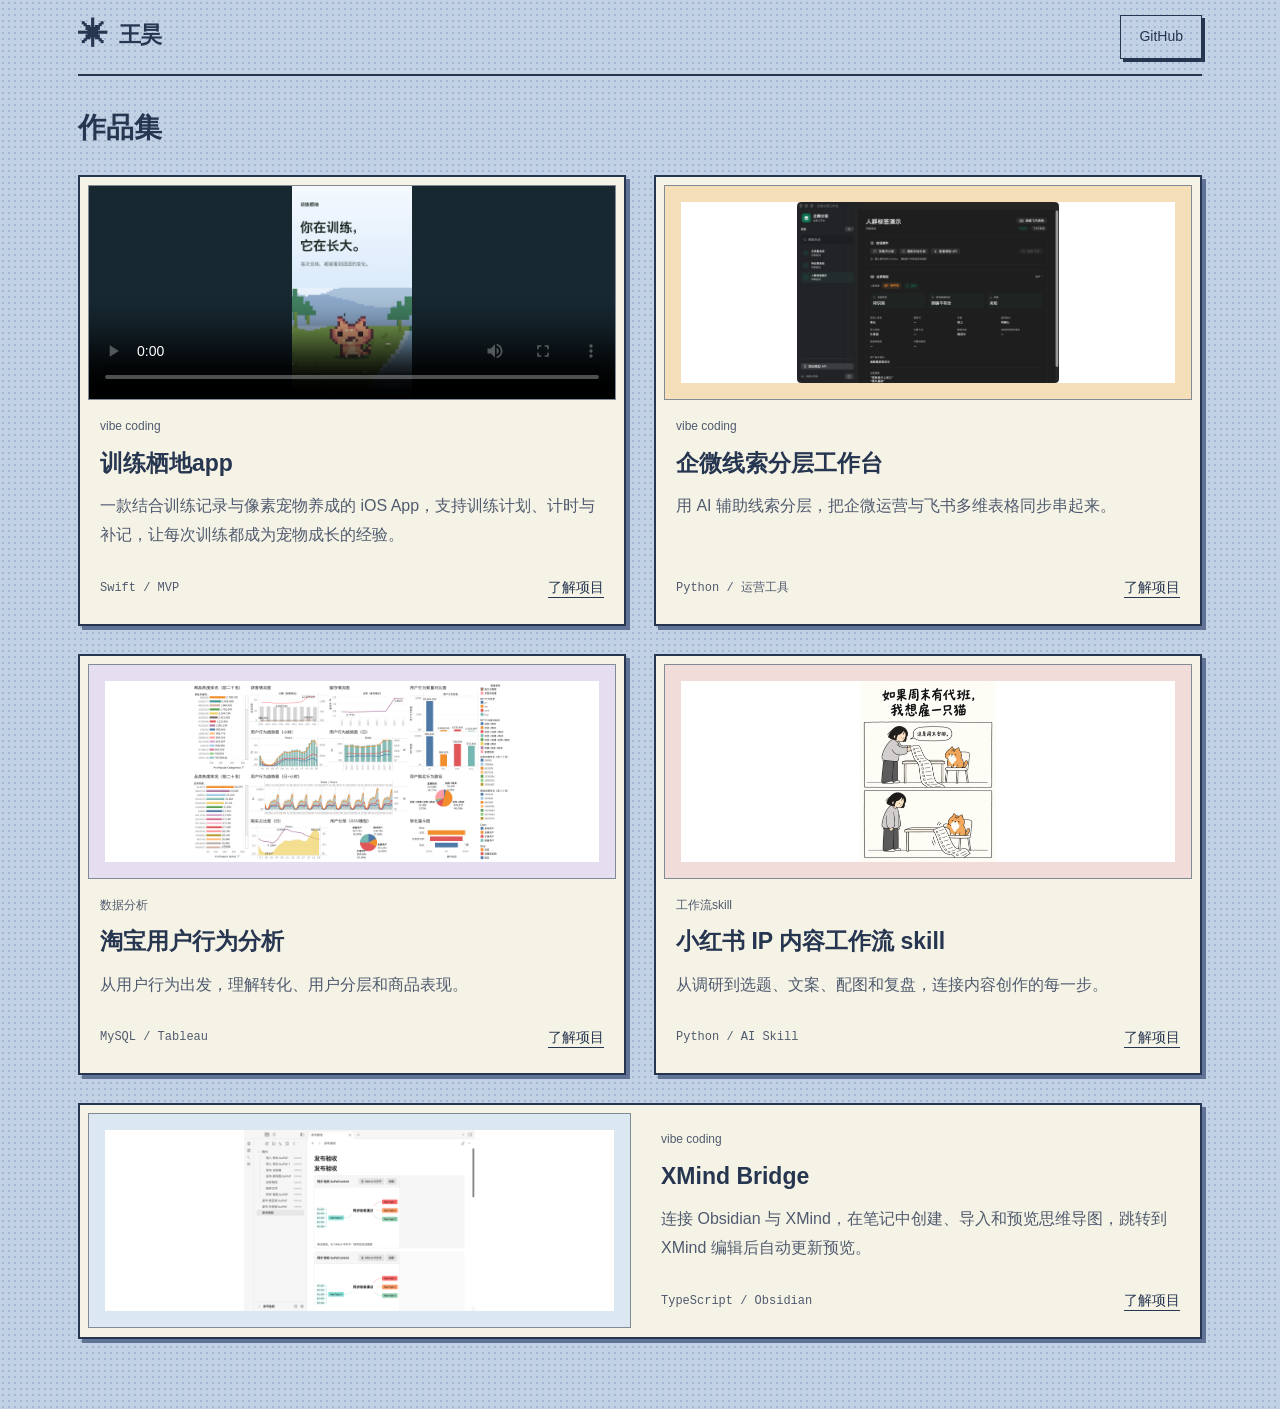
==== commit 99734222: "Credit Codex in application, workflow and plugin projects" ====
--- a/site/index.html
+++ b/site/index.html
@@ -201,7 +201,7 @@
       <a class="button repo-link" target="_blank" rel="noopener noreferrer">查看 GitHub 仓库</a>
     </div>
   </dialog>
-  <script id="portfolio-data" type="application/json">[{"id":"training","name":"训练栖地app","repo":"training-habitat","kind":"vibe coding","tech":"Swift / MVP","private":false,"summary":"一款结合训练记录与像素宠物养成的 iOS App，支持训练计划、计时与补记，让每次训练都成为宠物成长的经验。","detail":"训练栖地是一款结合训练记录与像素宠物养成的 iOS App。用户可以制定训练计划、计时记录和补记训练，通过累计训练时长获得经验，陪伴宠物逐步成长。项目包含需求设计、交互原型、iOS MVP 与产品介绍视频。","scene":"phone","tone":"#e8edbc","published":true,"cover":"media/training-habitat-cover.jpg","video":"media/training-habitat-intro.mp4","coverAlt":"训练栖地app产品介绍视频封面","star":{"situation":"面向有训练计划却容易因课业冲突漏练的大学生，围绕计划安排、训练记录和持续反馈，探索轻量化的训练习惯养成方案。","task":"完成需求评估、交互原型与 iOS MVP，将训练计划、记录和像素宠物成长串成可体验的产品闭环。","actions":["结合竞品公开资料与大学生训练场景，梳理 JTBD 和核心痛点，确定计划、计时、补记、回顾及宠物反馈的首版范围。","制作新用户引导与日常使用原型，覆盖领养、训练改期、计时记录和补记流程，明确成长与每日目标结算规则。","使用 SwiftUI、SpriteKit 开发原生 MVP，以原子 JSON 文件保存本机状态，实现训练记录、经验累计、三阶段成长及栖息地交互，并制作实机演示视频。"],"results":["交付需求文档、2 套可交互 HTML 原型、原生 iOS MVP，以及约 81 秒的产品介绍视频。","实现 10 种宠物、5 种栖息地与三阶段成长反馈，完成训练规则、本机持久化和宠物升阶效果验证。"]}},{"id":"wecom","name":"企微线索分层工作台","repo":"wecom-segmentation-workbench","kind":"vibe coding","tech":"Python / 运营工具","private":false,"summary":"用 AI 辅助线索分层，把企微运营与飞书多维表格同步串起来。","detail":"面向高途用户运营的 AI 提效项目，用于企微线索分层和飞书多维表格同步。","scene":"flow","tone":"#f4dfb8","published":true,"cover":"media/wecom-workbench.png","coverAlt":"企微分层工作台，合成测试会话的人群标签与分层预览","star":{"situation":"高中课程咨询运营需要从企微私聊中识别年级、学情和试听意向，手工翻查聊天、打标及录入飞书多维表格的操作较分散。","task":"构建可人工复核的 AI 线索分层工作台，打通会话采集、分层预览与飞书多维表格同步流程。","actions":["开发 macOS 原生工作台与 Python 后台，结合企微窗口读取和本地 SQLite，记录会话与采集进度，支持增量处理和失败重试。","接入本机 Ollama 与可选模型 API，提取年级、选科、学习困难和试听进展，并用聊天证据与规则校验分层结果。","按线索 ID 实现飞书多维表格的新增、更新和重复同步检查，保留人工填写字段；针对选科撤回、相对预约时间及跨天跟进完善同步逻辑。"],"results":["交付可操作的原生工作台，完成采集、分层、核对和同步闭环，并提供证据摘要与待核实项。","以 6 条合成会话验证新增、更新、重复同步与手填字段保护；补验真实企微窗口读取及两条消息处理，重复采集新增 0 条、重复同步复用原记录。"]}},{"id":"taobao","name":"淘宝用户行为分析","repo":"taobao-user-behavior-analysis","kind":"数据分析","tech":"MySQL / Tableau","summary":"从用户行为出发，理解转化、用户分层和商品表现。","detail":"使用 MySQL 与 Tableau 分析约一亿条用户行为记录，围绕转化漏斗、RF 用户分层和商品表现展开。数据来源、口径及完整分析见项目仓库。","scene":"chart","tone":"#e5ddf0","published":true,"cover":"media/taobao-overview.png","private":false,"star":{"situation":"基于淘宝用户行为数据，分析访客增长、意向行为与购买覆盖之间的关系，为用户分层和商品经营提供分析依据。","task":"使用 MySQL 与 Tableau 清洗并分析约 1 亿条记录，建立从流量、行为到用户和商品的分析框架。","actions":["统一 2017 年 11 月 25 日至 12 月 3 日的 9 天观察窗口，检查缺失、重复与异常时间，拆分日期和小时，区分行为次数与去重用户口径。","编写 SQL 分析获客、次日留存、行为时序、用户覆盖漏斗和购买组合，针对 672,404 名购买用户建立 R/F 二维分层，并拆解商品与品类表现。","用 Tableau 组织分析视图，明确用户、用户—商品组合等不同统计粒度，区分人群覆盖与有时序约束的转化，形成业务解读。"],"results":["交付 10 个主要分析 SQL 文件、12 个 Tableau 工作表与综合看板，并整理指标定义和统计口径。","识别出 12 月 2 日 UV 增长 30.80%、人均浏览深度下降 3.01% 的差异，以及 21 点浏览与购买次数的峰值，为流量质量判断与运营时段分析提供依据。"]}},{"id":"content","name":"小红书 IP 内容工作流 skill","repo":"xiaohongshu-ip-content-workflow","kind":"工作流skill","tech":"Python / AI Skill","summary":"从调研到选题、文案、配图和复盘，连接内容创作的每一步。","detail":"基于真实调研的内容创作 Skill，串联选题策划、文案创作、多形式配图与复盘，让账号人设与视觉风格持续统一。","scene":"content","tone":"#f2dcd9","published":true,"cover":"media/content-workflow-reference.png","private":false,"coverAlt":"内容工作流仓库中的角色漫画参考图","star":{"situation":"IP 内容创作涉及热点调研、选题、文案与多页配图，跨步骤协作时需要持续复用角色设定、统一视觉，并保留制作记录。","task":"将内容生产过程封装为可安装、可复用的 Codex Skill，建立从调研、选题确认到制作、归档和复盘的流程。","actions":["串联公开样本调研与内容写作依赖，区分近期线索、历史高赞和常青素材，先输出候选选题，再按选定方向生成标题、正文与页面方案。","以独立账号档案保存角色、人设和视觉偏好，结合参考图、首图与逐页检查保持多页内容一致，支持对失败页进行局部修复。","编写依赖自检脚本与安装引导，明确技能、服务连接及图像能力的配置要求；按账号与批次保存索引、研究记录、文稿和图片，支持续跑及基于发布数据的复盘。"],"results":["交付可从 GitHub 安装的工作流 Skill、依赖检查脚本和账号档案模板，覆盖漫画、知识卡片、教程清单等静态图文形式。","完成发布文件校验、技能结构检查与离线可移植性演练，形成可复用的账号设定、逐页质检和历史归档机制。"]}},{"id":"xmind","name":"XMind Bridge","repo":"xmind-bridge","kind":"vibe coding","tech":"TypeScript / Obsidian","summary":"连接 Obsidian 与 XMind，在笔记中创建、导入和预览思维导图，跳转到 XMind 编辑后自动更新预览。","detail":"在 Obsidian 中创建、导入和预览本地 XMind 导图，也可以打开到 XMind 编辑。预览使用文件内嵌的 PNG，可离线使用。","scene":"map","tone":"#dce8f1","published":true,"cover":"media/xmind-bridge.png","private":false,"coverAlt":"Obsidian 中通过 XMind Bridge 嵌入并同步更新思维导图","star":{"situation":"Obsidian 笔记与 XMind 导图分别承载文字和结构化思考，使用本地导图时需要解决文件导入、笔记内预览与编辑后同步的问题。","task":"开发连接 Obsidian 与 XMind 的桌面插件，让用户在笔记环境中完成导图创建、导入、预览和跳转编辑。","actions":["使用 TypeScript 开发命令面板与文件夹菜单入口，实现新建导图、导入知识库及插入笔记引用，并处理同名文件与附件存放路径。","提取 XMind 文件内嵌 PNG，在阅读模式、实时预览和独立标签页显示导图；结合文件监听与内存缓存，处理保存后的预览刷新。","实现跳转本机 XMind 编辑、保存后多处嵌入同步更新，并对文件短暂不可读、缺失、损坏和预览超限提供重试或提示。"],"results":["交付 XMind Bridge 1.0 插件与安装包，覆盖新建、导入、离线预览和外部编辑的完整使用流程。","在独立 Obsidian 测试知识库中完成实机验收，验证导入副本编辑、保存后多个嵌入刷新、重复文件保护及停用后文件保留等场景。"]}}]</script>
+  <script id="portfolio-data" type="application/json">[{"id":"training","name":"训练栖地app","repo":"training-habitat","kind":"vibe coding","tech":"Swift / MVP","private":false,"summary":"一款结合训练记录与像素宠物养成的 iOS App，支持训练计划、计时与补记，让每次训练都成为宠物成长的经验。","detail":"训练栖地是一款结合训练记录与像素宠物养成的 iOS App。用户可以制定训练计划、计时记录和补记训练，通过累计训练时长获得经验，陪伴宠物逐步成长。项目包含需求设计、交互原型、iOS MVP 与产品介绍视频。","scene":"phone","tone":"#e8edbc","published":true,"cover":"media/training-habitat-cover.jpg","video":"media/training-habitat-intro.mp4","coverAlt":"训练栖地app产品介绍视频封面","star":{"situation":"面向有训练计划却容易因课业冲突漏练的大学生，围绕计划安排、训练记录和持续反馈，探索轻量化的训练习惯养成方案。","task":"完成需求评估、交互原型与 iOS MVP，将训练计划、记录和像素宠物成长串成可体验的产品闭环。","actions":["结合竞品公开资料与大学生训练场景，梳理 JTBD 和核心痛点，确定计划、计时、补记、回顾及宠物反馈的首版范围。","制作新用户引导与日常使用原型，覆盖领养、训练改期、计时记录和补记流程，明确成长与每日目标结算规则。","使用 Codex 完成基于 SwiftUI、SpriteKit 的原生 MVP 开发，以原子 JSON 文件保存本机状态，实现训练记录、经验累计、三阶段成长及栖息地交互，并制作实机演示视频。"],"results":["交付需求文档、2 套可交互 HTML 原型、原生 iOS MVP，以及约 81 秒的产品介绍视频。","实现 10 种宠物、5 种栖息地与三阶段成长反馈，完成训练规则、本机持久化和宠物升阶效果验证。"]}},{"id":"wecom","name":"企微线索分层工作台","repo":"wecom-segmentation-workbench","kind":"vibe coding","tech":"Python / 运营工具","private":false,"summary":"用 AI 辅助线索分层，把企微运营与飞书多维表格同步串起来。","detail":"面向高途用户运营的 AI 提效项目，用于企微线索分层和飞书多维表格同步。","scene":"flow","tone":"#f4dfb8","published":true,"cover":"media/wecom-workbench.png","coverAlt":"企微分层工作台，合成测试会话的人群标签与分层预览","star":{"situation":"高中课程咨询运营需要从企微私聊中识别年级、学情和试听意向，手工翻查聊天、打标及录入飞书多维表格的操作较分散。","task":"构建可人工复核的 AI 线索分层工作台，打通会话采集、分层预览与飞书多维表格同步流程。","actions":["使用 Codex 设计并开发 macOS 原生工作台与 Python 后台，结合企微窗口读取和本地 SQLite，记录会话与采集进度，支持增量处理和失败重试。","接入本机 Ollama 与可选模型 API，提取年级、选科、学习困难和试听进展，并用聊天证据与规则校验分层结果。","按线索 ID 实现飞书多维表格的新增、更新和重复同步检查，保留人工填写字段；针对选科撤回、相对预约时间及跨天跟进完善同步逻辑。"],"results":["交付可操作的原生工作台，完成采集、分层、核对和同步闭环，并提供证据摘要与待核实项。","以 6 条合成会话验证新增、更新、重复同步与手填字段保护；补验真实企微窗口读取及两条消息处理，重复采集新增 0 条、重复同步复用原记录。"]}},{"id":"taobao","name":"淘宝用户行为分析","repo":"taobao-user-behavior-analysis","kind":"数据分析","tech":"MySQL / Tableau","summary":"从用户行为出发，理解转化、用户分层和商品表现。","detail":"使用 MySQL 与 Tableau 分析约一亿条用户行为记录，围绕转化漏斗、RF 用户分层和商品表现展开。数据来源、口径及完整分析见项目仓库。","scene":"chart","tone":"#e5ddf0","published":true,"cover":"media/taobao-overview.png","private":false,"star":{"situation":"基于淘宝用户行为数据，分析访客增长、意向行为与购买覆盖之间的关系，为用户分层和商品经营提供分析依据。","task":"使用 MySQL 与 Tableau 清洗并分析约 1 亿条记录，建立从流量、行为到用户和商品的分析框架。","actions":["统一 2017 年 11 月 25 日至 12 月 3 日的 9 天观察窗口，检查缺失、重复与异常时间，拆分日期和小时，区分行为次数与去重用户口径。","编写 SQL 分析获客、次日留存、行为时序、用户覆盖漏斗和购买组合，针对 672,404 名购买用户建立 R/F 二维分层，并拆解商品与品类表现。","用 Tableau 组织分析视图，明确用户、用户—商品组合等不同统计粒度，区分人群覆盖与有时序约束的转化，形成业务解读。"],"results":["交付 10 个主要分析 SQL 文件、12 个 Tableau 工作表与综合看板，并整理指标定义和统计口径。","识别出 12 月 2 日 UV 增长 30.80%、人均浏览深度下降 3.01% 的差异，以及 21 点浏览与购买次数的峰值，为流量质量判断与运营时段分析提供依据。"]}},{"id":"content","name":"小红书 IP 内容工作流 skill","repo":"xiaohongshu-ip-content-workflow","kind":"工作流skill","tech":"Python / AI Skill","summary":"从调研到选题、文案、配图和复盘，连接内容创作的每一步。","detail":"基于真实调研的内容创作 Skill，串联选题策划、文案创作、多形式配图与复盘，让账号人设与视觉风格持续统一。","scene":"content","tone":"#f2dcd9","published":true,"cover":"media/content-workflow-reference.png","private":false,"coverAlt":"内容工作流仓库中的角色漫画参考图","star":{"situation":"IP 内容创作涉及热点调研、选题、文案与多页配图，跨步骤协作时需要持续复用角色设定、统一视觉，并保留制作记录。","task":"将内容生产过程封装为可安装、可复用的 Codex Skill，建立从调研、选题确认到制作、归档和复盘的流程。","actions":["使用 Codex 设计并开发内容创作 Skill，串联公开样本调研与内容写作依赖，区分近期线索、历史高赞和常青素材，按选定方向生成标题、正文与页面方案。","以独立账号档案保存角色、人设和视觉偏好，结合参考图、首图与逐页检查保持多页内容一致，支持对失败页进行局部修复。","编写依赖自检脚本与安装引导，明确技能、服务连接及图像能力的配置要求；按账号与批次保存索引、研究记录、文稿和图片，支持续跑及基于发布数据的复盘。"],"results":["交付可从 GitHub 安装的工作流 Skill、依赖检查脚本和账号档案模板，覆盖漫画、知识卡片、教程清单等静态图文形式。","完成发布文件校验、技能结构检查与离线可移植性演练，形成可复用的账号设定、逐页质检和历史归档机制。"]}},{"id":"xmind","name":"XMind Bridge","repo":"xmind-bridge","kind":"vibe coding","tech":"TypeScript / Obsidian","summary":"连接 Obsidian 与 XMind，在笔记中创建、导入和预览思维导图，跳转到 XMind 编辑后自动更新预览。","detail":"在 Obsidian 中创建、导入和预览本地 XMind 导图，也可以打开到 XMind 编辑。预览使用文件内嵌的 PNG，可离线使用。","scene":"map","tone":"#dce8f1","published":true,"cover":"media/xmind-bridge.png","private":false,"coverAlt":"Obsidian 中通过 XMind Bridge 嵌入并同步更新思维导图","star":{"situation":"Obsidian 笔记与 XMind 导图分别承载文字和结构化思考，使用本地导图时需要解决文件导入、笔记内预览与编辑后同步的问题。","task":"开发连接 Obsidian 与 XMind 的桌面插件，让用户在笔记环境中完成导图创建、导入、预览和跳转编辑。","actions":["使用 Codex 进行插件设计与 TypeScript 开发，整合命令面板和文件夹菜单入口，实现新建导图、导入知识库及插入笔记引用，并处理同名文件与附件存放路径。","提取 XMind 文件内嵌 PNG，在阅读模式、实时预览和独立标签页显示导图；结合文件监听与内存缓存，处理保存后的预览刷新。","实现跳转本机 XMind 编辑、保存后多处嵌入同步更新，并对文件短暂不可读、缺失、损坏和预览超限提供重试或提示。"],"results":["交付 XMind Bridge 1.0 插件与安装包，覆盖新建、导入、离线预览和外部编辑的完整使用流程。","在独立 Obsidian 测试知识库中完成实机验收，验证导入副本编辑、保存后多个嵌入刷新、重复文件保护及停用后文件保留等场景。"]}}]</script>
   <script>function rect(ctx,x,y,w,h,c){ctx.fillStyle=c;
 ctx.fillRect(x,y,w,h)}
 function tree(c,x,y){rect(c,x+5,y+10,3,11,'#745644');
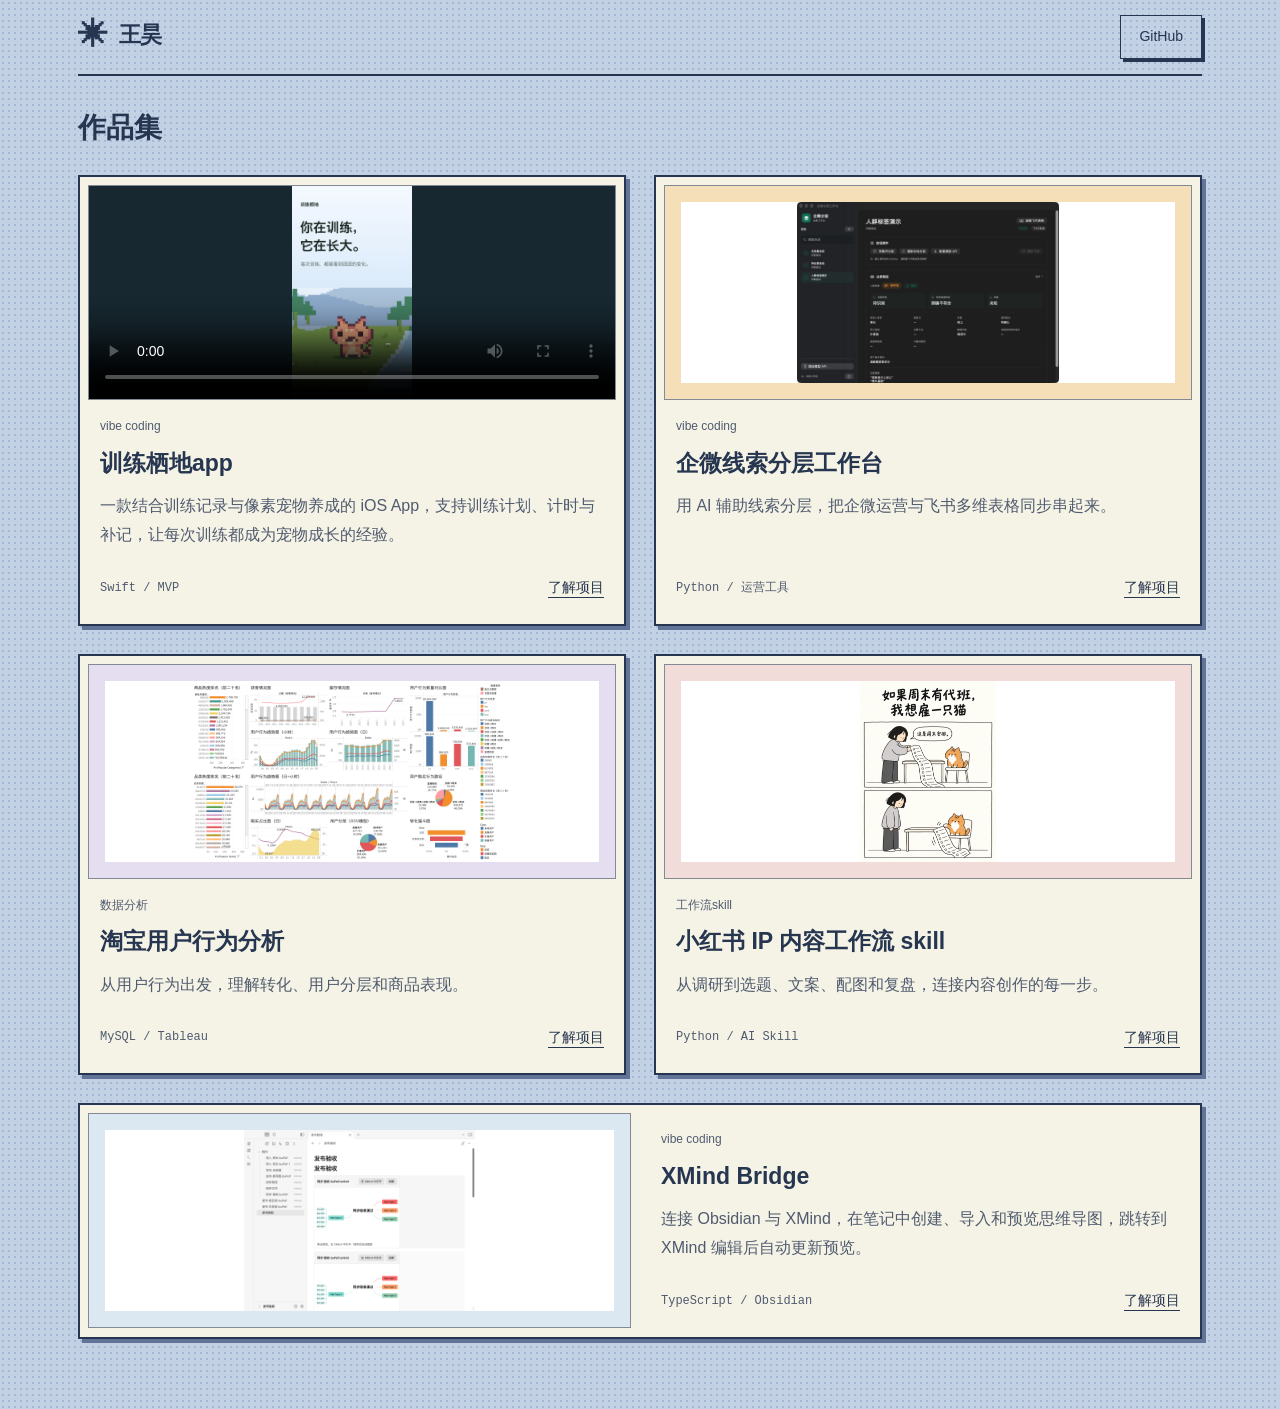
==== commit 4d3acd5f: "Refine WeCom project description and results" ====
--- a/site/index.html
+++ b/site/index.html
@@ -201,7 +201,7 @@
       <a class="button repo-link" target="_blank" rel="noopener noreferrer">查看 GitHub 仓库</a>
     </div>
   </dialog>
-  <script id="portfolio-data" type="application/json">[{"id":"training","name":"训练栖地app","repo":"training-habitat","kind":"vibe coding","tech":"Swift / MVP","private":false,"summary":"一款结合训练记录与像素宠物养成的 iOS App，支持训练计划、计时与补记，让每次训练都成为宠物成长的经验。","detail":"训练栖地是一款结合训练记录与像素宠物养成的 iOS App。用户可以制定训练计划、计时记录和补记训练，通过累计训练时长获得经验，陪伴宠物逐步成长。项目包含需求设计、交互原型、iOS MVP 与产品介绍视频。","scene":"phone","tone":"#e8edbc","published":true,"cover":"media/training-habitat-cover.jpg","video":"media/training-habitat-intro.mp4","coverAlt":"训练栖地app产品介绍视频封面","star":{"situation":"面向有训练计划却容易因课业冲突漏练的大学生，围绕计划安排、训练记录和持续反馈，探索轻量化的训练习惯养成方案。","task":"完成需求评估、交互原型与 iOS MVP，将训练计划、记录和像素宠物成长串成可体验的产品闭环。","actions":["结合竞品公开资料与大学生训练场景，梳理 JTBD 和核心痛点，确定计划、计时、补记、回顾及宠物反馈的首版范围。","制作新用户引导与日常使用原型，覆盖领养、训练改期、计时记录和补记流程，明确成长与每日目标结算规则。","使用 Codex 完成基于 SwiftUI、SpriteKit 的原生 MVP 开发，以原子 JSON 文件保存本机状态，实现训练记录、经验累计、三阶段成长及栖息地交互，并制作实机演示视频。"],"results":["交付需求文档、2 套可交互 HTML 原型、原生 iOS MVP，以及约 81 秒的产品介绍视频。","实现 10 种宠物、5 种栖息地与三阶段成长反馈，完成训练规则、本机持久化和宠物升阶效果验证。"]}},{"id":"wecom","name":"企微线索分层工作台","repo":"wecom-segmentation-workbench","kind":"vibe coding","tech":"Python / 运营工具","private":false,"summary":"用 AI 辅助线索分层，把企微运营与飞书多维表格同步串起来。","detail":"面向高途用户运营的 AI 提效项目，用于企微线索分层和飞书多维表格同步。","scene":"flow","tone":"#f4dfb8","published":true,"cover":"media/wecom-workbench.png","coverAlt":"企微分层工作台，合成测试会话的人群标签与分层预览","star":{"situation":"高中课程咨询运营需要从企微私聊中识别年级、学情和试听意向，手工翻查聊天、打标及录入飞书多维表格的操作较分散。","task":"构建可人工复核的 AI 线索分层工作台，打通会话采集、分层预览与飞书多维表格同步流程。","actions":["使用 Codex 设计并开发 macOS 原生工作台与 Python 后台，结合企微窗口读取和本地 SQLite，记录会话与采集进度，支持增量处理和失败重试。","接入本机 Ollama 与可选模型 API，提取年级、选科、学习困难和试听进展，并用聊天证据与规则校验分层结果。","按线索 ID 实现飞书多维表格的新增、更新和重复同步检查，保留人工填写字段；针对选科撤回、相对预约时间及跨天跟进完善同步逻辑。"],"results":["交付可操作的原生工作台，完成采集、分层、核对和同步闭环，并提供证据摘要与待核实项。","以 6 条合成会话验证新增、更新、重复同步与手填字段保护；补验真实企微窗口读取及两条消息处理，重复采集新增 0 条、重复同步复用原记录。"]}},{"id":"taobao","name":"淘宝用户行为分析","repo":"taobao-user-behavior-analysis","kind":"数据分析","tech":"MySQL / Tableau","summary":"从用户行为出发，理解转化、用户分层和商品表现。","detail":"使用 MySQL 与 Tableau 分析约一亿条用户行为记录，围绕转化漏斗、RF 用户分层和商品表现展开。数据来源、口径及完整分析见项目仓库。","scene":"chart","tone":"#e5ddf0","published":true,"cover":"media/taobao-overview.png","private":false,"star":{"situation":"基于淘宝用户行为数据，分析访客增长、意向行为与购买覆盖之间的关系，为用户分层和商品经营提供分析依据。","task":"使用 MySQL 与 Tableau 清洗并分析约 1 亿条记录，建立从流量、行为到用户和商品的分析框架。","actions":["统一 2017 年 11 月 25 日至 12 月 3 日的 9 天观察窗口，检查缺失、重复与异常时间，拆分日期和小时，区分行为次数与去重用户口径。","编写 SQL 分析获客、次日留存、行为时序、用户覆盖漏斗和购买组合，针对 672,404 名购买用户建立 R/F 二维分层，并拆解商品与品类表现。","用 Tableau 组织分析视图，明确用户、用户—商品组合等不同统计粒度，区分人群覆盖与有时序约束的转化，形成业务解读。"],"results":["交付 10 个主要分析 SQL 文件、12 个 Tableau 工作表与综合看板，并整理指标定义和统计口径。","识别出 12 月 2 日 UV 增长 30.80%、人均浏览深度下降 3.01% 的差异，以及 21 点浏览与购买次数的峰值，为流量质量判断与运营时段分析提供依据。"]}},{"id":"content","name":"小红书 IP 内容工作流 skill","repo":"xiaohongshu-ip-content-workflow","kind":"工作流skill","tech":"Python / AI Skill","summary":"从调研到选题、文案、配图和复盘，连接内容创作的每一步。","detail":"基于真实调研的内容创作 Skill，串联选题策划、文案创作、多形式配图与复盘，让账号人设与视觉风格持续统一。","scene":"content","tone":"#f2dcd9","published":true,"cover":"media/content-workflow-reference.png","private":false,"coverAlt":"内容工作流仓库中的角色漫画参考图","star":{"situation":"IP 内容创作涉及热点调研、选题、文案与多页配图，跨步骤协作时需要持续复用角色设定、统一视觉，并保留制作记录。","task":"将内容生产过程封装为可安装、可复用的 Codex Skill，建立从调研、选题确认到制作、归档和复盘的流程。","actions":["使用 Codex 设计并开发内容创作 Skill，串联公开样本调研与内容写作依赖，区分近期线索、历史高赞和常青素材，按选定方向生成标题、正文与页面方案。","以独立账号档案保存角色、人设和视觉偏好，结合参考图、首图与逐页检查保持多页内容一致，支持对失败页进行局部修复。","编写依赖自检脚本与安装引导，明确技能、服务连接及图像能力的配置要求；按账号与批次保存索引、研究记录、文稿和图片，支持续跑及基于发布数据的复盘。"],"results":["交付可从 GitHub 安装的工作流 Skill、依赖检查脚本和账号档案模板，覆盖漫画、知识卡片、教程清单等静态图文形式。","完成发布文件校验、技能结构检查与离线可移植性演练，形成可复用的账号设定、逐页质检和历史归档机制。"]}},{"id":"xmind","name":"XMind Bridge","repo":"xmind-bridge","kind":"vibe coding","tech":"TypeScript / Obsidian","summary":"连接 Obsidian 与 XMind，在笔记中创建、导入和预览思维导图，跳转到 XMind 编辑后自动更新预览。","detail":"在 Obsidian 中创建、导入和预览本地 XMind 导图，也可以打开到 XMind 编辑。预览使用文件内嵌的 PNG，可离线使用。","scene":"map","tone":"#dce8f1","published":true,"cover":"media/xmind-bridge.png","private":false,"coverAlt":"Obsidian 中通过 XMind Bridge 嵌入并同步更新思维导图","star":{"situation":"Obsidian 笔记与 XMind 导图分别承载文字和结构化思考，使用本地导图时需要解决文件导入、笔记内预览与编辑后同步的问题。","task":"开发连接 Obsidian 与 XMind 的桌面插件，让用户在笔记环境中完成导图创建、导入、预览和跳转编辑。","actions":["使用 Codex 进行插件设计与 TypeScript 开发，整合命令面板和文件夹菜单入口，实现新建导图、导入知识库及插入笔记引用，并处理同名文件与附件存放路径。","提取 XMind 文件内嵌 PNG，在阅读模式、实时预览和独立标签页显示导图；结合文件监听与内存缓存，处理保存后的预览刷新。","实现跳转本机 XMind 编辑、保存后多处嵌入同步更新，并对文件短暂不可读、缺失、损坏和预览超限提供重试或提示。"],"results":["交付 XMind Bridge 1.0 插件与安装包，覆盖新建、导入、离线预览和外部编辑的完整使用流程。","在独立 Obsidian 测试知识库中完成实机验收，验证导入副本编辑、保存后多个嵌入刷新、重复文件保护及停用后文件保留等场景。"]}}]</script>
+  <script id="portfolio-data" type="application/json">[{"id":"training","name":"训练栖地app","repo":"training-habitat","kind":"vibe coding","tech":"Swift / MVP","private":false,"summary":"一款结合训练记录与像素宠物养成的 iOS App，支持训练计划、计时与补记，让每次训练都成为宠物成长的经验。","detail":"训练栖地是一款结合训练记录与像素宠物养成的 iOS App。用户可以制定训练计划、计时记录和补记训练，通过累计训练时长获得经验，陪伴宠物逐步成长。项目包含需求设计、交互原型、iOS MVP 与产品介绍视频。","scene":"phone","tone":"#e8edbc","published":true,"cover":"media/training-habitat-cover.jpg","video":"media/training-habitat-intro.mp4","coverAlt":"训练栖地app产品介绍视频封面","star":{"situation":"面向有训练计划却容易因课业冲突漏练的大学生，围绕计划安排、训练记录和持续反馈，探索轻量化的训练习惯养成方案。","task":"完成需求评估、交互原型与 iOS MVP，将训练计划、记录和像素宠物成长串成可体验的产品闭环。","actions":["结合竞品公开资料与大学生训练场景，梳理 JTBD 和核心痛点，确定计划、计时、补记、回顾及宠物反馈的首版范围。","制作新用户引导与日常使用原型，覆盖领养、训练改期、计时记录和补记流程，明确成长与每日目标结算规则。","使用 Codex 完成基于 SwiftUI、SpriteKit 的原生 MVP 开发，以原子 JSON 文件保存本机状态，实现训练记录、经验累计、三阶段成长及栖息地交互，并制作实机演示视频。"],"results":["交付需求文档、2 套可交互 HTML 原型、原生 iOS MVP，以及约 81 秒的产品介绍视频。","实现 10 种宠物、5 种栖息地与三阶段成长反馈，完成训练规则、本机持久化和宠物升阶效果验证。"]}},{"id":"wecom","name":"企微线索分层工作台","repo":"wecom-segmentation-workbench","kind":"vibe coding","tech":"Python / 运营工具","private":false,"summary":"用 AI 辅助线索分层，把企微运营与飞书多维表格同步串起来。","detail":"面向高途用户运营的 AI 提效项目，用于企微线索分层和飞书多维表格同步。","scene":"flow","tone":"#f4dfb8","published":true,"cover":"media/wecom-workbench.png","coverAlt":"企微分层工作台，合成测试会话的人群标签与分层预览","star":{"situation":"高中课程咨询运营需要从企微私聊中识别年级、学情和试听意向，手工翻查聊天、打标及录入飞书多维表格的操作较分散。","task":"构建可人工复核的 AI 线索分层工作台，打通会话采集、分层预览与飞书多维表格同步流程。","actions":["使用 Codex 设计并开发 macOS 原生工作台与 Python 后台，结合企微窗口读取和本地 SQLite，记录会话与采集进度，支持增量处理和失败重试。","接入本机 Ollama 与可选模型 API，识别年级、选科、学习困难和试听进展等分层依据，并用聊天证据与规则校验分层结果。","按线索 ID 实现飞书多维表格的新增、更新和重复同步检查，保留人工填写字段；针对选科撤回、相对预约时间及跨天跟进完善同步逻辑。"],"results":["交付可操作的原生工作台，完成采集、分层、核对和同步闭环，并提供证据摘要与待核实项。"]}},{"id":"taobao","name":"淘宝用户行为分析","repo":"taobao-user-behavior-analysis","kind":"数据分析","tech":"MySQL / Tableau","summary":"从用户行为出发，理解转化、用户分层和商品表现。","detail":"使用 MySQL 与 Tableau 分析约一亿条用户行为记录，围绕转化漏斗、RF 用户分层和商品表现展开。数据来源、口径及完整分析见项目仓库。","scene":"chart","tone":"#e5ddf0","published":true,"cover":"media/taobao-overview.png","private":false,"star":{"situation":"基于淘宝用户行为数据，分析访客增长、意向行为与购买覆盖之间的关系，为用户分层和商品经营提供分析依据。","task":"使用 MySQL 与 Tableau 清洗并分析约 1 亿条记录，建立从流量、行为到用户和商品的分析框架。","actions":["统一 2017 年 11 月 25 日至 12 月 3 日的 9 天观察窗口，检查缺失、重复与异常时间，拆分日期和小时，区分行为次数与去重用户口径。","编写 SQL 分析获客、次日留存、行为时序、用户覆盖漏斗和购买组合，针对 672,404 名购买用户建立 R/F 二维分层，并拆解商品与品类表现。","用 Tableau 组织分析视图，明确用户、用户—商品组合等不同统计粒度，区分人群覆盖与有时序约束的转化，形成业务解读。"],"results":["交付 10 个主要分析 SQL 文件、12 个 Tableau 工作表与综合看板，并整理指标定义和统计口径。","识别出 12 月 2 日 UV 增长 30.80%、人均浏览深度下降 3.01% 的差异，以及 21 点浏览与购买次数的峰值，为流量质量判断与运营时段分析提供依据。"]}},{"id":"content","name":"小红书 IP 内容工作流 skill","repo":"xiaohongshu-ip-content-workflow","kind":"工作流skill","tech":"Python / AI Skill","summary":"从调研到选题、文案、配图和复盘，连接内容创作的每一步。","detail":"基于真实调研的内容创作 Skill，串联选题策划、文案创作、多形式配图与复盘，让账号人设与视觉风格持续统一。","scene":"content","tone":"#f2dcd9","published":true,"cover":"media/content-workflow-reference.png","private":false,"coverAlt":"内容工作流仓库中的角色漫画参考图","star":{"situation":"IP 内容创作涉及热点调研、选题、文案与多页配图，跨步骤协作时需要持续复用角色设定、统一视觉，并保留制作记录。","task":"将内容生产过程封装为可安装、可复用的 Codex Skill，建立从调研、选题确认到制作、归档和复盘的流程。","actions":["使用 Codex 设计并开发内容创作 Skill，串联公开样本调研与内容写作依赖，区分近期线索、历史高赞和常青素材，按选定方向生成标题、正文与页面方案。","以独立账号档案保存角色、人设和视觉偏好，结合参考图、首图与逐页检查保持多页内容一致，支持对失败页进行局部修复。","编写依赖自检脚本与安装引导，明确技能、服务连接及图像能力的配置要求；按账号与批次保存索引、研究记录、文稿和图片，支持续跑及基于发布数据的复盘。"],"results":["交付可从 GitHub 安装的工作流 Skill、依赖检查脚本和账号档案模板，覆盖漫画、知识卡片、教程清单等静态图文形式。","完成发布文件校验、技能结构检查与离线可移植性演练，形成可复用的账号设定、逐页质检和历史归档机制。"]}},{"id":"xmind","name":"XMind Bridge","repo":"xmind-bridge","kind":"vibe coding","tech":"TypeScript / Obsidian","summary":"连接 Obsidian 与 XMind，在笔记中创建、导入和预览思维导图，跳转到 XMind 编辑后自动更新预览。","detail":"在 Obsidian 中创建、导入和预览本地 XMind 导图，也可以打开到 XMind 编辑。预览使用文件内嵌的 PNG，可离线使用。","scene":"map","tone":"#dce8f1","published":true,"cover":"media/xmind-bridge.png","private":false,"coverAlt":"Obsidian 中通过 XMind Bridge 嵌入并同步更新思维导图","star":{"situation":"Obsidian 笔记与 XMind 导图分别承载文字和结构化思考，使用本地导图时需要解决文件导入、笔记内预览与编辑后同步的问题。","task":"开发连接 Obsidian 与 XMind 的桌面插件，让用户在笔记环境中完成导图创建、导入、预览和跳转编辑。","actions":["使用 Codex 进行插件设计与 TypeScript 开发，整合命令面板和文件夹菜单入口，实现新建导图、导入知识库及插入笔记引用，并处理同名文件与附件存放路径。","提取 XMind 文件内嵌 PNG，在阅读模式、实时预览和独立标签页显示导图；结合文件监听与内存缓存，处理保存后的预览刷新。","实现跳转本机 XMind 编辑、保存后多处嵌入同步更新，并对文件短暂不可读、缺失、损坏和预览超限提供重试或提示。"],"results":["交付 XMind Bridge 1.0 插件与安装包，覆盖新建、导入、离线预览和外部编辑的完整使用流程。","在独立 Obsidian 测试知识库中完成实机验收，验证导入副本编辑、保存后多个嵌入刷新、重复文件保护及停用后文件保留等场景。"]}}]</script>
   <script>function rect(ctx,x,y,w,h,c){ctx.fillStyle=c;
 ctx.fillRect(x,y,w,h)}
 function tree(c,x,y){rect(c,x+5,y+10,3,11,'#745644');
